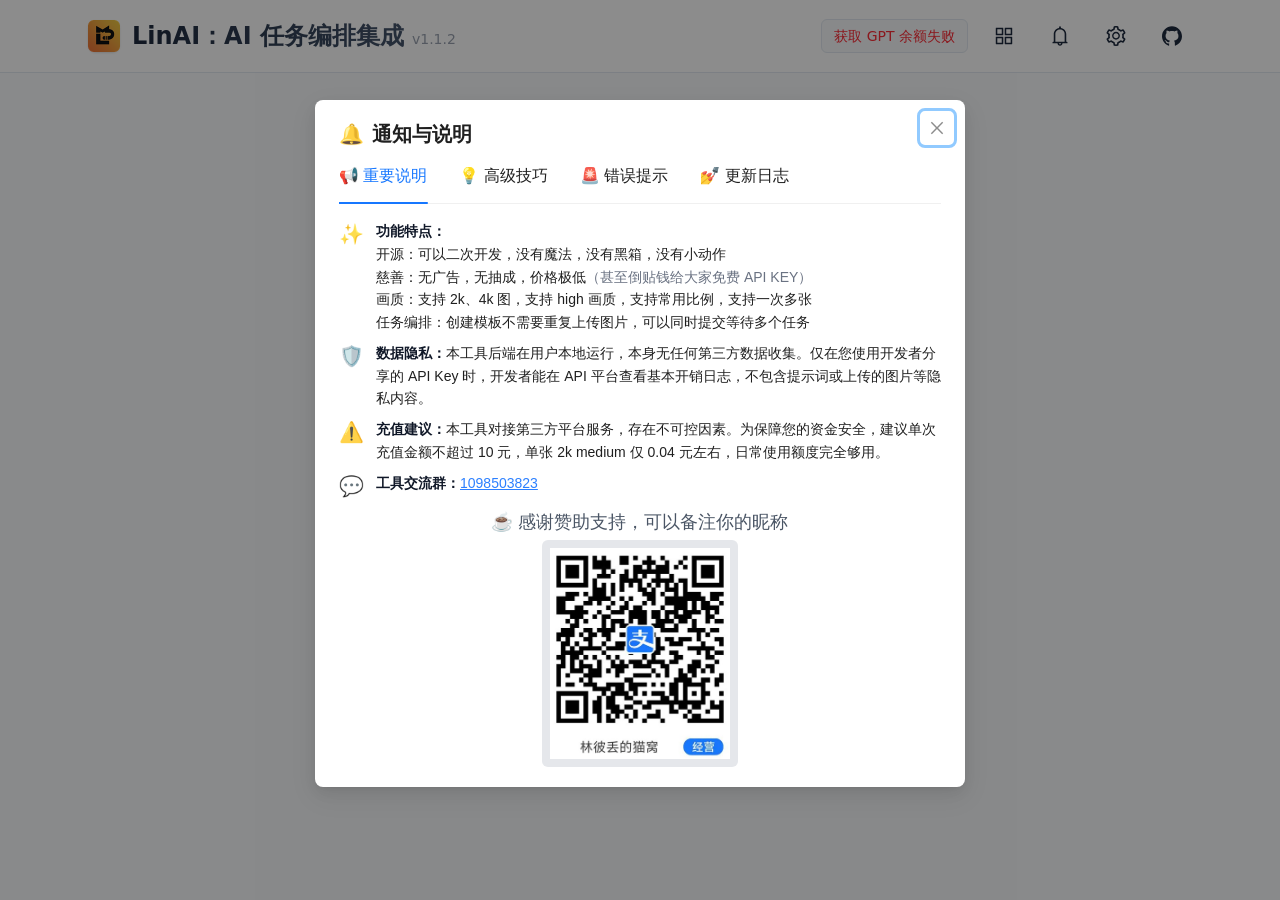
==== index.html @ c24b8d2e "Signed-off-by: ZHider <2814799590@qq.com>" ====
<!doctype html>
<html lang="en">
  <head>
    <meta charset="UTF-8" />
    <meta name="viewport" content="width=device-width, initial-scale=1.0" />
    <link rel="icon" href="/favicon.ico" />
    <title>LinAI：AI 任务编排集成</title>
    <script type="module" crossorigin src="/assets/index-CFkkisZi.js"></script>
    <link rel="modulepreload" crossorigin href="/assets/esm-browser-CukWPHb9.js">
    <link rel="stylesheet" crossorigin href="/assets/index-BN4rTlVG.css">
  </head>
  <body>
    <div id="root"></div>
  </body>
</html>
---- assets/index-BN4rTlVG.css ----
._task-list_18ojl_1 .ant-list-pagination{margin-top:0!important}.rhap_container{box-sizing:border-box;background-color:#fff;flex-direction:column;width:100%;padding:10px 15px;font-family:inherit;line-height:1;display:flex;box-shadow:0 0 3px #0003}.rhap_container:focus:not(:focus-visible){outline:0}.rhap_container svg{vertical-align:initial}.rhap_header{margin-bottom:10px}.rhap_footer{margin-top:5px}.rhap_main{flex-direction:column;flex:auto;display:flex}.rhap_stacked .rhap_controls-section{margin-top:8px}.rhap_horizontal{flex-direction:row}.rhap_horizontal .rhap_controls-section{margin-left:8px}.rhap_horizontal-reverse{flex-direction:row-reverse}.rhap_horizontal-reverse .rhap_controls-section{margin-right:8px}.rhap_stacked-reverse{flex-direction:column-reverse}.rhap_stacked-reverse .rhap_controls-section{margin-bottom:8px}.rhap_progress-section{flex:3 auto;align-items:center;display:flex}.rhap_progress-container{cursor:pointer;-webkit-user-select:none;user-select:none;flex:1 0 auto;align-self:center;align-items:center;height:20px;margin:0 calc(10px + 1%);display:flex}.rhap_progress-container:focus:not(:focus-visible){outline:0}.rhap_time{color:#333;-webkit-user-select:none;user-select:none;font-size:16px}.rhap_progress-bar{box-sizing:border-box;z-index:0;background-color:#ddd;border-radius:2px;width:100%;height:5px;position:relative}.rhap_progress-filled{z-index:2;background-color:#868686;border-radius:2px;height:100%;position:absolute}.rhap_progress-bar-show-download{background-color:#dddddd80}.rhap_download-progress{z-index:1;background-color:#ddd;border-radius:2px;height:100%;position:absolute}.rhap_progress-indicator{box-sizing:border-box;z-index:3;background:#868686;border-radius:50px;width:20px;height:20px;margin-left:-10px;position:absolute;top:-8px;box-shadow:0 0 5px #86868680}.rhap_controls-section{flex:auto;justify-content:space-between;align-items:center;display:flex}.rhap_additional-controls{flex:1 0 auto;align-items:center;display:flex}.rhap_repeat-button{color:#868686;width:26px;height:26px;margin-right:6px;font-size:26px}.rhap_main-controls{flex:0 auto;justify-content:center;align-items:center;display:flex}.rhap_main-controls-button{color:#868686;width:35px;height:35px;margin:0 3px;font-size:35px}.rhap_play-pause-button{width:40px;height:40px;font-size:40px}.rhap_volume-controls{flex:1 0 auto;justify-content:flex-end;align-items:center;display:flex}.rhap_volume-button{color:#868686;flex:0 0 26px;width:26px;height:26px;margin-right:6px;font-size:26px}.rhap_volume-container{-webkit-user-select:none;user-select:none;flex:0 100px;align-items:center;display:flex}.rhap_volume-bar-area{cursor:pointer;align-items:center;width:100%;height:14px;display:flex}.rhap_volume-bar-area:focus:not(:focus-visible){outline:0}.rhap_volume-bar{box-sizing:border-box;background:#ddd;border-radius:2px;width:100%;height:4px;position:relative}.rhap_volume-indicator{box-sizing:border-box;opacity:.9;cursor:pointer;background:#868686;border-radius:50px;width:12px;height:12px;margin-left:-6px;position:absolute;top:-4px;left:0;box-shadow:0 0 3px #86868680}.rhap_volume-indicator:hover{opacity:.9}.rhap_volume-filled{z-index:2;background-color:#868686;border-radius:2px;height:100%;position:absolute}.rhap_button-clear{cursor:pointer;background-color:#0000;border:none;padding:0;overflow:hidden}.rhap_button-clear:hover{opacity:.9;transition-duration:.2s}.rhap_button-clear:active{opacity:.95}.rhap_button-clear:focus:not(:focus-visible){outline:0}.custom-audio-player{align-items:center;gap:8px;width:100%;min-width:0;padding:0;box-shadow:none!important;background-color:#0000!important;display:flex!important}.custom-audio-player .rhap_main{width:100%}.custom-audio-player .rhap_controls-section{flex:none!important;margin:0!important}.custom-audio-player .rhap_progress-section{align-items:center;gap:8px;flex:auto!important;min-width:0!important;display:flex!important}.custom-audio-player .rhap_time{-webkit-user-select:none;user-select:none;color:#8c8c8c!important;flex-shrink:0!important;margin:0!important;font-family:ui-monospace,SFMono-Regular,Menlo,Monaco,Consolas,Liberation Mono,Courier New,monospace!important;font-size:12px!important}.custom-audio-player .rhap_progress-container{align-items:center;flex:auto!important;min-width:20px!important;height:20px!important;margin:0!important;display:flex!important}.custom-audio-player .rhap_progress-bar{background-color:#e5e7eb!important;border-radius:2px!important;width:100%!important;height:4px!important}.custom-audio-player .rhap_progress-filled{background-color:#1677ff!important;border-radius:2px!important}.custom-audio-player .rhap_progress-indicator{transition:transform .2s;background:#fff!important;border:2px solid #1677ff!important;width:10px!important;height:10px!important;margin-left:-5px!important;top:-3px!important;box-shadow:0 0 2px #0003!important}.custom-audio-player .rhap_progress-container:hover .rhap_progress-indicator{transform:scale(1.2)}.custom-audio-player .rhap_volume-controls{display:none!important}.custom-audio-player .rhap_additional-controls{align-items:center;gap:8px;flex:none!important;margin-left:8px!important;display:flex!important}.custom-audio-player .custom-audio-action-btn{cursor:pointer;background-color:#1677ff;border-radius:100%;justify-content:center;align-items:center;transition:all .3s;color:#fff!important;width:20px!important;height:20px!important;margin:0!important;display:flex!important}.custom-audio-player .custom-audio-action-btn:hover{transform:scale(1.05);background-color:#4096ff!important}.custom-audio-player .custom-audio-action-btn svg{width:100%;height:100%}@layer properties{@supports (((-webkit-hyphens:none)) and (not (margin-trim:inline))) or ((-moz-orient:inline) and (not (color:rgb(from red r g b)))){*,:before,:after,::backdrop{--tw-rotate-x:initial;--tw-rotate-y:initial;--tw-rotate-z:initial;--tw-skew-x:initial;--tw-skew-y:initial;--tw-space-y-reverse:0;--tw-border-style:solid;--tw-gradient-position:initial;--tw-gradient-from:#0000;--tw-gradient-via:#0000;--tw-gradient-to:#0000;--tw-gradient-stops:initial;--tw-gradient-via-stops:initial;--tw-gradient-from-position:0%;--tw-gradient-via-position:50%;--tw-gradient-to-position:100%;--tw-leading:initial;--tw-font-weight:initial;--tw-shadow:0 0 #0000;--tw-shadow-color:initial;--tw-shadow-alpha:100%;--tw-inset-shadow:0 0 #0000;--tw-inset-shadow-color:initial;--tw-inset-shadow-alpha:100%;--tw-ring-color:initial;--tw-ring-shadow:0 0 #0000;--tw-inset-ring-color:initial;--tw-inset-ring-shadow:0 0 #0000;--tw-ring-inset:initial;--tw-ring-offset-width:0px;--tw-ring-offset-color:#fff;--tw-ring-offset-shadow:0 0 #0000;--tw-backdrop-blur:initial;--tw-backdrop-brightness:initial;--tw-backdrop-contrast:initial;--tw-backdrop-grayscale:initial;--tw-backdrop-hue-rotate:initial;--tw-backdrop-invert:initial;--tw-backdrop-opacity:initial;--tw-backdrop-saturate:initial;--tw-backdrop-sepia:initial;--tw-duration:initial;--tw-ease:initial;--tw-scale-x:1;--tw-scale-y:1;--tw-scale-z:1}}}@layer theme{:root,:host{--font-sans:ui-sans-serif, system-ui, sans-serif, "Apple Color Emoji", "Segoe UI Emoji", "Segoe UI Symbol", "Noto Color Emoji";--font-mono:ui-monospace, SFMono-Regular, Menlo, Monaco, Consolas, "Liberation Mono", "Courier New", monospace;--color-red-50:oklch(97.1% .013 17.38);--color-red-400:oklch(70.4% .191 22.216);--color-red-500:oklch(63.7% .237 25.331);--color-red-600:oklch(57.7% .245 27.325);--color-red-700:oklch(50.5% .213 27.518);--color-amber-500:oklch(76.9% .188 70.08);--color-amber-600:oklch(66.6% .179 58.318);--color-green-50:oklch(98.2% .018 155.826);--color-green-200:oklch(92.5% .084 155.995);--color-green-400:oklch(79.2% .209 151.711);--color-green-500:oklch(72.3% .219 149.579);--color-green-600:oklch(62.7% .194 149.214);--color-green-700:oklch(52.7% .154 150.069);--color-green-800:oklch(44.8% .119 151.328);--color-emerald-50:oklch(97.9% .021 166.113);--color-emerald-100:oklch(95% .052 163.051);--color-emerald-300:oklch(84.5% .143 164.978);--color-emerald-500:oklch(69.6% .17 162.48);--color-emerald-600:oklch(59.6% .145 163.225);--color-emerald-700:oklch(50.8% .118 165.612);--color-blue-50:oklch(97% .014 254.604);--color-blue-100:oklch(93.2% .032 255.585);--color-blue-200:oklch(88.2% .059 254.128);--color-blue-300:oklch(80.9% .105 251.813);--color-blue-400:oklch(70.7% .165 254.624);--color-blue-500:oklch(62.3% .214 259.815);--color-blue-600:oklch(54.6% .245 262.881);--color-blue-700:oklch(48.8% .243 264.376);--color-blue-800:oklch(42.4% .199 265.638);--color-indigo-600:oklch(51.1% .262 276.966);--color-indigo-700:oklch(45.7% .24 277.023);--color-purple-300:oklch(82.7% .119 306.383);--color-purple-400:oklch(71.4% .203 305.504);--color-purple-500:oklch(62.7% .265 303.9);--color-purple-600:oklch(55.8% .288 302.321);--color-slate-50:oklch(98.4% .003 247.858);--color-slate-100:oklch(96.8% .007 247.896);--color-slate-200:oklch(92.9% .013 255.508);--color-slate-300:oklch(86.9% .022 252.894);--color-slate-400:oklch(70.4% .04 256.788);--color-slate-500:oklch(55.4% .046 257.417);--color-slate-600:oklch(44.6% .043 257.281);--color-slate-700:oklch(37.2% .044 257.287);--color-slate-800:oklch(27.9% .041 260.031);--color-slate-900:oklch(20.8% .042 265.755);--color-gray-50:oklch(98.5% .002 247.839);--color-gray-100:oklch(96.7% .003 264.542);--color-gray-200:oklch(92.8% .006 264.531);--color-gray-400:oklch(70.7% .022 261.325);--color-gray-500:oklch(55.1% .027 264.364);--color-gray-600:oklch(44.6% .03 256.802);--color-gray-700:oklch(37.3% .034 259.733);--color-gray-800:oklch(27.8% .033 256.848);--color-gray-900:oklch(21% .034 264.665);--color-black:#000;--color-white:#fff;--spacing:.25rem;--container-6xl:72rem;--text-xs:.75rem;--text-xs--line-height:calc(1 / .75);--text-sm:.875rem;--text-sm--line-height:calc(1.25 / .875);--text-base:1rem;--text-base--line-height:calc(1.5 / 1);--text-lg:1.125rem;--text-lg--line-height:calc(1.75 / 1.125);--text-xl:1.25rem;--text-xl--line-height:calc(1.75 / 1.25);--text-2xl:1.5rem;--text-2xl--line-height:calc(2 / 1.5);--text-4xl:2.25rem;--text-4xl--line-height:calc(2.5 / 2.25);--text-5xl:3rem;--text-5xl--line-height:1;--font-weight-normal:400;--font-weight-medium:500;--font-weight-semibold:600;--font-weight-bold:700;--leading-tight:1.25;--leading-relaxed:1.625;--radius-md:.375rem;--radius-lg:.5rem;--radius-xl:.75rem;--radius-2xl:1rem;--ease-in-out:cubic-bezier(.4, 0, .2, 1);--animate-ping:ping 1s cubic-bezier(0, 0, .2, 1) infinite;--animate-pulse:pulse 2s cubic-bezier(.4, 0, .6, 1) infinite;--blur-sm:8px;--default-transition-duration:.15s;--default-transition-timing-function:cubic-bezier(.4, 0, .2, 1);--default-font-family:var(--font-sans);--default-mono-font-family:var(--font-mono)}}@layer base{*,:after,:before,::backdrop{box-sizing:border-box;border:0 solid;margin:0;padding:0}::file-selector-button{box-sizing:border-box;border:0 solid;margin:0;padding:0}html,:host{-webkit-text-size-adjust:100%;tab-size:4;line-height:1.5;font-family:var(--default-font-family,ui-sans-serif, system-ui, sans-serif, "Apple Color Emoji", "Segoe UI Emoji", "Segoe UI Symbol", "Noto Color Emoji");font-feature-settings:var(--default-font-feature-settings,normal);font-variation-settings:var(--default-font-variation-settings,normal);-webkit-tap-highlight-color:transparent}hr{height:0;color:inherit;border-top-width:1px}abbr:where([title]){-webkit-text-decoration:underline dotted;text-decoration:underline dotted}h1,h2,h3,h4,h5,h6{font-size:inherit;font-weight:inherit}a{color:inherit;-webkit-text-decoration:inherit;-webkit-text-decoration:inherit;-webkit-text-decoration:inherit;-webkit-text-decoration:inherit;text-decoration:inherit}b,strong{font-weight:bolder}code,kbd,samp,pre{font-family:var(--default-mono-font-family,ui-monospace, SFMono-Regular, Menlo, Monaco, Consolas, "Liberation Mono", "Courier New", monospace);font-feature-settings:var(--default-mono-font-feature-settings,normal);font-variation-settings:var(--default-mono-font-variation-settings,normal);font-size:1em}small{font-size:80%}sub,sup{vertical-align:baseline;font-size:75%;line-height:0;position:relative}sub{bottom:-.25em}sup{top:-.5em}table{text-indent:0;border-color:inherit;border-collapse:collapse}:-moz-focusring{outline:auto}progress{vertical-align:baseline}summary{display:list-item}ol,ul,menu{list-style:none}img,svg,video,canvas,audio,iframe,embed,object{vertical-align:middle;display:block}img,video{max-width:100%;height:auto}button,input,select,optgroup,textarea{font:inherit;font-feature-settings:inherit;font-variation-settings:inherit;letter-spacing:inherit;color:inherit;opacity:1;background-color:#0000;border-radius:0}::file-selector-button{font:inherit;font-feature-settings:inherit;font-variation-settings:inherit;letter-spacing:inherit;color:inherit;opacity:1;background-color:#0000;border-radius:0}:where(select:is([multiple],[size])) optgroup{font-weight:bolder}:where(select:is([multiple],[size])) optgroup option{padding-inline-start:20px}::file-selector-button{margin-inline-end:4px}::placeholder{opacity:1}@supports (not ((-webkit-appearance:-apple-pay-button))) or (contain-intrinsic-size:1px){::placeholder{color:currentColor}@supports (color:color-mix(in lab, red, red)){::placeholder{color:color-mix(in oklab, currentcolor 50%, transparent)}}}textarea{resize:vertical}::-webkit-search-decoration{-webkit-appearance:none}::-webkit-date-and-time-value{min-height:1lh;text-align:inherit}::-webkit-datetime-edit{display:inline-flex}::-webkit-datetime-edit-fields-wrapper{padding:0}::-webkit-datetime-edit{padding-block:0}::-webkit-datetime-edit-year-field{padding-block:0}::-webkit-datetime-edit-month-field{padding-block:0}::-webkit-datetime-edit-day-field{padding-block:0}::-webkit-datetime-edit-hour-field{padding-block:0}::-webkit-datetime-edit-minute-field{padding-block:0}::-webkit-datetime-edit-second-field{padding-block:0}::-webkit-datetime-edit-millisecond-field{padding-block:0}::-webkit-datetime-edit-meridiem-field{padding-block:0}::-webkit-calendar-picker-indicator{line-height:1}:-moz-ui-invalid{box-shadow:none}button,input:where([type=button],[type=reset],[type=submit]){appearance:button}::file-selector-button{appearance:button}::-webkit-inner-spin-button{height:auto}::-webkit-outer-spin-button{height:auto}[hidden]:where(:not([hidden=until-found])){display:none!important}::-webkit-scrollbar{width:6px;height:6px}::-webkit-scrollbar-track{background:0 0}::-webkit-scrollbar-thumb{background:#999;border-radius:10px}::-webkit-scrollbar-thumb:hover{background:#aaa}}@layer components;@layer utilities{.absolute{position:absolute}.relative{position:relative}.static{position:static}.sticky{position:sticky}.inset-0{inset:calc(var(--spacing) * 0)}.start{inset-inline-start:var(--spacing)}.end{inset-inline-end:var(--spacing)}.-top-2{top:calc(var(--spacing) * -2)}.top-0{top:calc(var(--spacing) * 0)}.top-1{top:calc(var(--spacing) * 1)}.-right-2{right:calc(var(--spacing) * -2)}.right-1{right:calc(var(--spacing) * 1)}.bottom-0{bottom:calc(var(--spacing) * 0)}.left-1{left:calc(var(--spacing) * 1)}.z-10{z-index:10}.z-20{z-index:20}.z-30{z-index:30}.col-span-full{grid-column:1/-1}.container{width:100%}@media (width>=40rem){.container{max-width:40rem}}@media (width>=48rem){.container{max-width:48rem}}@media (width>=64rem){.container{max-width:64rem}}@media (width>=80rem){.container{max-width:80rem}}@media (width>=96rem){.container{max-width:96rem}}.m-0{margin:calc(var(--spacing) * 0)}.mx-1{margin-inline:calc(var(--spacing) * 1)}.mx-2{margin-inline:calc(var(--spacing) * 2)}.mx-auto{margin-inline:auto}.mt-1{margin-top:calc(var(--spacing) * 1)}.mt-2{margin-top:calc(var(--spacing) * 2)}.mt-3{margin-top:calc(var(--spacing) * 3)}.mt-4{margin-top:calc(var(--spacing) * 4)}.mt-6{margin-top:calc(var(--spacing) * 6)}.mr-1{margin-right:calc(var(--spacing) * 1)}.mr-2{margin-right:calc(var(--spacing) * 2)}.mr-3{margin-right:calc(var(--spacing) * 3)}.mb-0{margin-bottom:calc(var(--spacing) * 0)}.mb-0\!{margin-bottom:calc(var(--spacing) * 0)!important}.mb-1{margin-bottom:calc(var(--spacing) * 1)}.mb-2{margin-bottom:calc(var(--spacing) * 2)}.mb-3{margin-bottom:calc(var(--spacing) * 3)}.mb-4{margin-bottom:calc(var(--spacing) * 4)}.mb-5{margin-bottom:calc(var(--spacing) * 5)}.ml-1{margin-left:calc(var(--spacing) * 1)}.ml-2{margin-left:calc(var(--spacing) * 2)}.ml-4{margin-left:calc(var(--spacing) * 4)}.line-clamp-1{-webkit-line-clamp:1;-webkit-box-orient:vertical;display:-webkit-box;overflow:hidden}.line-clamp-2{-webkit-line-clamp:2;-webkit-box-orient:vertical;display:-webkit-box;overflow:hidden}.block{display:block}.contents{display:contents}.flex{display:flex}.grid{display:grid}.hidden{display:none}.inline{display:inline}.inline-flex{display:inline-flex}.table{display:table}.h-2{height:calc(var(--spacing) * 2)}.h-4{height:calc(var(--spacing) * 4)}.h-7{height:calc(var(--spacing) * 7)}.h-8{height:calc(var(--spacing) * 8)}.h-10{height:calc(var(--spacing) * 10)}.h-12{height:calc(var(--spacing) * 12)}.h-20{height:calc(var(--spacing) * 20)}.h-40{height:calc(var(--spacing) * 40)}.h-\[130px\]{height:130px}.h-\[300px\]{height:300px}.h-\[400px\]{height:400px}.h-auto{height:auto}.h-full{height:100%}.h-full\!{height:100%!important}.max-h-120{max-height:calc(var(--spacing) * 120)}.max-h-\[60vh\]{max-height:60vh}.max-h-\[400px\]{max-height:400px}.max-h-\[500px\]{max-height:500px}.min-h-0{min-height:calc(var(--spacing) * 0)}.min-h-\[80px\]{min-height:80px}.min-h-\[200px\]{min-height:200px}.min-h-\[350px\]{min-height:350px}.min-h-\[400px\]{min-height:400px}.min-h-screen{min-height:100vh}.w-1\/4{width:25%}.w-1\/5{width:20%}.w-2{width:calc(var(--spacing) * 2)}.w-4{width:calc(var(--spacing) * 4)}.w-8{width:calc(var(--spacing) * 8)}.w-10{width:calc(var(--spacing) * 10)}.w-12{width:calc(var(--spacing) * 12)}.w-20{width:calc(var(--spacing) * 20)}.w-\[80px\]{width:80px}.w-\[100px\]{width:100px}.w-full{width:100%}.w-full\!{width:100%!important}.max-w-6xl{max-width:var(--container-6xl)}.max-w-50{max-width:calc(var(--spacing) * 50)}.max-w-68{max-width:calc(var(--spacing) * 68)}.max-w-\[150px\]{max-width:150px}.max-w-full{max-width:100%}.min-w-0{min-width:calc(var(--spacing) * 0)}.min-w-\[100px\]{min-width:100px}.flex-1{flex:1}.shrink-0{flex-shrink:0}.grow{flex-grow:1}.transform{transform:var(--tw-rotate-x,) var(--tw-rotate-y,) var(--tw-rotate-z,) var(--tw-skew-x,) var(--tw-skew-y,)}.animate-ping{animation:var(--animate-ping)}.animate-pulse{animation:var(--animate-pulse)}.cursor-move{cursor:move}.cursor-pointer{cursor:pointer}.resize{resize:both}.list-disc{list-style-type:disc}.grid-cols-1{grid-template-columns:repeat(1,minmax(0,1fr))}.grid-cols-2{grid-template-columns:repeat(2,minmax(0,1fr))}.flex-col{flex-direction:column}.flex-wrap{flex-wrap:wrap}.content-start{align-content:flex-start}.items-baseline{align-items:baseline}.items-center{align-items:center}.items-start{align-items:flex-start}.justify-between{justify-content:space-between}.justify-center{justify-content:center}.justify-end{justify-content:flex-end}.gap-1{gap:calc(var(--spacing) * 1)}.gap-2{gap:calc(var(--spacing) * 2)}.gap-3{gap:calc(var(--spacing) * 3)}.gap-4{gap:calc(var(--spacing) * 4)}.gap-6{gap:calc(var(--spacing) * 6)}.gap-8{gap:calc(var(--spacing) * 8)}:where(.space-y-1>:not(:last-child)){--tw-space-y-reverse:0;margin-block-start:calc(calc(var(--spacing) * 1) * var(--tw-space-y-reverse));margin-block-end:calc(calc(var(--spacing) * 1) * calc(1 - var(--tw-space-y-reverse)))}:where(.space-y-3>:not(:last-child)){--tw-space-y-reverse:0;margin-block-start:calc(calc(var(--spacing) * 3) * var(--tw-space-y-reverse));margin-block-end:calc(calc(var(--spacing) * 3) * calc(1 - var(--tw-space-y-reverse)))}:where(.space-y-4>:not(:last-child)){--tw-space-y-reverse:0;margin-block-start:calc(calc(var(--spacing) * 4) * var(--tw-space-y-reverse));margin-block-end:calc(calc(var(--spacing) * 4) * calc(1 - var(--tw-space-y-reverse)))}:where(.space-y-6>:not(:last-child)){--tw-space-y-reverse:0;margin-block-start:calc(calc(var(--spacing) * 6) * var(--tw-space-y-reverse));margin-block-end:calc(calc(var(--spacing) * 6) * calc(1 - var(--tw-space-y-reverse)))}.truncate{text-overflow:ellipsis;white-space:nowrap;overflow:hidden}.overflow-hidden{overflow:hidden}.overflow-x-auto{overflow-x:auto}.overflow-y-auto{overflow-y:auto}.overflow-y-scroll{overflow-y:scroll}.rounded{border-radius:.25rem}.rounded-2xl{border-radius:var(--radius-2xl)}.rounded-full{border-radius:3.40282e38px}.rounded-lg{border-radius:var(--radius-lg)}.rounded-md{border-radius:var(--radius-md)}.rounded-xl{border-radius:var(--radius-xl)}.border{border-style:var(--tw-border-style);border-width:1px}.border-2{border-style:var(--tw-border-style);border-width:2px}.border-t{border-top-style:var(--tw-border-style);border-top-width:1px}.border-b{border-bottom-style:var(--tw-border-style);border-bottom-width:1px}.border-dashed{--tw-border-style:dashed;border-style:dashed}.border-none{--tw-border-style:none;border-style:none}.border-blue-100{border-color:var(--color-blue-100)}.border-blue-200{border-color:var(--color-blue-200)}.border-blue-500{border-color:var(--color-blue-500)}.border-emerald-100{border-color:var(--color-emerald-100)}.border-gray-100{border-color:var(--color-gray-100)}.border-gray-200{border-color:var(--color-gray-200)}.border-green-200{border-color:var(--color-green-200)}.border-purple-300{border-color:var(--color-purple-300)}.border-slate-100{border-color:var(--color-slate-100)}.border-slate-200{border-color:var(--color-slate-200)}.border-slate-600{border-color:var(--color-slate-600)}.border-slate-700{border-color:var(--color-slate-700)}.bg-black\/40{background-color:#0006}@supports (color:color-mix(in lab, red, red)){.bg-black\/40{background-color:color-mix(in oklab, var(--color-black) 40%, transparent)}}.bg-black\/50{background-color:#00000080}@supports (color:color-mix(in lab, red, red)){.bg-black\/50{background-color:color-mix(in oklab, var(--color-black) 50%, transparent)}}.bg-blue-50{background-color:var(--color-blue-50)}.bg-blue-100{background-color:var(--color-blue-100)}.bg-blue-600{background-color:var(--color-blue-600)}.bg-emerald-50\/50{background-color:#ecfdf580}@supports (color:color-mix(in lab, red, red)){.bg-emerald-50\/50{background-color:color-mix(in oklab, var(--color-emerald-50) 50%, transparent)}}.bg-emerald-500{background-color:var(--color-emerald-500)}.bg-gray-50{background-color:var(--color-gray-50)}.bg-gray-200{background-color:var(--color-gray-200)}.bg-green-50{background-color:var(--color-green-50)}.bg-green-400{background-color:var(--color-green-400)}.bg-green-500{background-color:var(--color-green-500)}.bg-indigo-600{background-color:var(--color-indigo-600)}.bg-red-50{background-color:var(--color-red-50)}.bg-slate-50{background-color:var(--color-slate-50)}.bg-slate-50\/50{background-color:#f8fafc80}@supports (color:color-mix(in lab, red, red)){.bg-slate-50\/50{background-color:color-mix(in oklab, var(--color-slate-50) 50%, transparent)}}.bg-slate-100{background-color:var(--color-slate-100)}.bg-slate-200\/50{background-color:#e2e8f080}@supports (color:color-mix(in lab, red, red)){.bg-slate-200\/50{background-color:color-mix(in oklab, var(--color-slate-200) 50%, transparent)}}.bg-slate-700{background-color:var(--color-slate-700)}.bg-slate-800{background-color:var(--color-slate-800)}.bg-slate-900{background-color:var(--color-slate-900)}.bg-white{background-color:var(--color-white)}.bg-gradient-to-r{--tw-gradient-position:to right in oklab;background-image:linear-gradient(var(--tw-gradient-stops))}.from-slate-800{--tw-gradient-from:var(--color-slate-800);--tw-gradient-stops:var(--tw-gradient-via-stops,var(--tw-gradient-position), var(--tw-gradient-from) var(--tw-gradient-from-position), var(--tw-gradient-to) var(--tw-gradient-to-position))}.to-slate-600{--tw-gradient-to:var(--color-slate-600);--tw-gradient-stops:var(--tw-gradient-via-stops,var(--tw-gradient-position), var(--tw-gradient-from) var(--tw-gradient-from-position), var(--tw-gradient-to) var(--tw-gradient-to-position))}.bg-clip-text{-webkit-background-clip:text;background-clip:text}.object-contain{object-fit:contain}.object-cover{object-fit:cover}.p-0{padding:calc(var(--spacing) * 0)}.p-2{padding:calc(var(--spacing) * 2)}.p-3{padding:calc(var(--spacing) * 3)}.p-4{padding:calc(var(--spacing) * 4)}.p-5{padding:calc(var(--spacing) * 5)}.p-6{padding:calc(var(--spacing) * 6)}.p-\[10px\]\!{padding:10px!important}.px-0\!{padding-inline:calc(var(--spacing) * 0)!important}.px-1{padding-inline:calc(var(--spacing) * 1)}.px-2{padding-inline:calc(var(--spacing) * 2)}.px-2\!{padding-inline:calc(var(--spacing) * 2)!important}.px-3{padding-inline:calc(var(--spacing) * 3)}.px-3\!{padding-inline:calc(var(--spacing) * 3)!important}.px-4{padding-inline:calc(var(--spacing) * 4)}.px-6{padding-inline:calc(var(--spacing) * 6)}.px-8{padding-inline:calc(var(--spacing) * 8)}.py-0\.5{padding-block:calc(var(--spacing) * .5)}.py-1{padding-block:calc(var(--spacing) * 1)}.py-1\.5{padding-block:calc(var(--spacing) * 1.5)}.py-2{padding-block:calc(var(--spacing) * 2)}.py-4{padding-block:calc(var(--spacing) * 4)}.py-6{padding-block:calc(var(--spacing) * 6)}.py-8{padding-block:calc(var(--spacing) * 8)}.py-10{padding-block:calc(var(--spacing) * 10)}.py-12{padding-block:calc(var(--spacing) * 12)}.pt-2{padding-top:calc(var(--spacing) * 2)}.pt-3{padding-top:calc(var(--spacing) * 3)}.pt-4{padding-top:calc(var(--spacing) * 4)}.pr-2{padding-right:calc(var(--spacing) * 2)}.pl-5{padding-left:calc(var(--spacing) * 5)}.text-center{text-align:center}.text-right{text-align:right}.font-mono{font-family:var(--font-mono)}.font-sans{font-family:var(--font-sans)}.text-2xl{font-size:var(--text-2xl);line-height:var(--tw-leading,var(--text-2xl--line-height))}.text-4xl{font-size:var(--text-4xl);line-height:var(--tw-leading,var(--text-4xl--line-height))}.text-5xl{font-size:var(--text-5xl);line-height:var(--tw-leading,var(--text-5xl--line-height))}.text-base{font-size:var(--text-base);line-height:var(--tw-leading,var(--text-base--line-height))}.text-lg{font-size:var(--text-lg);line-height:var(--tw-leading,var(--text-lg--line-height))}.text-sm{font-size:var(--text-sm);line-height:var(--tw-leading,var(--text-sm--line-height))}.text-xl{font-size:var(--text-xl);line-height:var(--tw-leading,var(--text-xl--line-height))}.text-xs{font-size:var(--text-xs);line-height:var(--tw-leading,var(--text-xs--line-height))}.text-xs\!{font-size:var(--text-xs)!important;line-height:var(--tw-leading,var(--text-xs--line-height))!important}.text-\[10px\]{font-size:10px}.text-\[12px\]{font-size:12px}.leading-5{--tw-leading:calc(var(--spacing) * 5);line-height:calc(var(--spacing) * 5)}.leading-6{--tw-leading:calc(var(--spacing) * 6);line-height:calc(var(--spacing) * 6)}.leading-\[14px\]{--tw-leading:14px;line-height:14px}.leading-relaxed{--tw-leading:var(--leading-relaxed);line-height:var(--leading-relaxed)}.leading-tight{--tw-leading:var(--leading-tight);line-height:var(--leading-tight)}.font-bold{--tw-font-weight:var(--font-weight-bold);font-weight:var(--font-weight-bold)}.font-medium{--tw-font-weight:var(--font-weight-medium);font-weight:var(--font-weight-medium)}.font-normal{--tw-font-weight:var(--font-weight-normal);font-weight:var(--font-weight-normal)}.font-semibold{--tw-font-weight:var(--font-weight-semibold);font-weight:var(--font-weight-semibold)}.break-all{word-break:break-all}.whitespace-break-spaces{white-space:break-spaces}.whitespace-pre-wrap{white-space:pre-wrap}.text-amber-500{color:var(--color-amber-500)}.text-amber-600{color:var(--color-amber-600)}.text-blue-400{color:var(--color-blue-400)}.text-blue-500{color:var(--color-blue-500)}.text-blue-500\!{color:var(--color-blue-500)!important}.text-blue-600{color:var(--color-blue-600)}.text-blue-800{color:var(--color-blue-800)}.text-emerald-500{color:var(--color-emerald-500)}.text-emerald-600{color:var(--color-emerald-600)}.text-emerald-700{color:var(--color-emerald-700)}.text-gray-400{color:var(--color-gray-400)}.text-gray-500{color:var(--color-gray-500)}.text-gray-600{color:var(--color-gray-600)}.text-gray-700{color:var(--color-gray-700)}.text-gray-800{color:var(--color-gray-800)}.text-gray-900{color:var(--color-gray-900)}.text-green-500{color:var(--color-green-500)}.text-green-600{color:var(--color-green-600)}.text-green-700{color:var(--color-green-700)}.text-green-800{color:var(--color-green-800)}.text-purple-600{color:var(--color-purple-600)}.text-red-400{color:var(--color-red-400)}.text-red-500{color:var(--color-red-500)}.text-red-700{color:var(--color-red-700)}.text-slate-200{color:var(--color-slate-200)}.text-slate-300{color:var(--color-slate-300)}.text-slate-400{color:var(--color-slate-400)}.text-slate-400\!{color:var(--color-slate-400)!important}.text-slate-500{color:var(--color-slate-500)}.text-slate-600{color:var(--color-slate-600)}.text-slate-700{color:var(--color-slate-700)}.text-slate-800{color:var(--color-slate-800)}.text-transparent{color:#0000}.text-white{color:var(--color-white)}.italic{font-style:italic}.underline{text-decoration-line:underline}.opacity-0{opacity:0}.opacity-50{opacity:.5}.opacity-60{opacity:.6}.opacity-70{opacity:.7}.opacity-75{opacity:.75}.shadow-sm{--tw-shadow:0 1px 3px 0 var(--tw-shadow-color,#0000001a), 0 1px 2px -1px var(--tw-shadow-color,#0000001a);box-shadow:var(--tw-inset-shadow), var(--tw-inset-ring-shadow), var(--tw-ring-offset-shadow), var(--tw-ring-shadow), var(--tw-shadow)}.backdrop-blur-sm{--tw-backdrop-blur:blur(var(--blur-sm));-webkit-backdrop-filter:var(--tw-backdrop-blur,) var(--tw-backdrop-brightness,) var(--tw-backdrop-contrast,) var(--tw-backdrop-grayscale,) var(--tw-backdrop-hue-rotate,) var(--tw-backdrop-invert,) var(--tw-backdrop-opacity,) var(--tw-backdrop-saturate,) var(--tw-backdrop-sepia,);backdrop-filter:var(--tw-backdrop-blur,) var(--tw-backdrop-brightness,) var(--tw-backdrop-contrast,) var(--tw-backdrop-grayscale,) var(--tw-backdrop-hue-rotate,) var(--tw-backdrop-invert,) var(--tw-backdrop-opacity,) var(--tw-backdrop-saturate,) var(--tw-backdrop-sepia,)}.transition-all{transition-property:all;transition-timing-function:var(--tw-ease,var(--default-transition-timing-function));transition-duration:var(--tw-duration,var(--default-transition-duration))}.transition-colors{transition-property:color,background-color,border-color,outline-color,text-decoration-color,fill,stroke,--tw-gradient-from,--tw-gradient-via,--tw-gradient-to;transition-timing-function:var(--tw-ease,var(--default-transition-timing-function));transition-duration:var(--tw-duration,var(--default-transition-duration))}.transition-opacity{transition-property:opacity;transition-timing-function:var(--tw-ease,var(--default-transition-timing-function));transition-duration:var(--tw-duration,var(--default-transition-duration))}.transition-shadow{transition-property:box-shadow;transition-timing-function:var(--tw-ease,var(--default-transition-timing-function));transition-duration:var(--tw-duration,var(--default-transition-duration))}.duration-100{--tw-duration:.1s;transition-duration:.1s}.duration-300{--tw-duration:.3s;transition-duration:.3s}.ease-in-out{--tw-ease:var(--ease-in-out);transition-timing-function:var(--ease-in-out)}@media (hover:hover){.group-hover\:block:is(:where(.group):hover *){display:block}.group-hover\:opacity-100:is(:where(.group):hover *){opacity:1}.hover\:\!z-50:hover{z-index:50!important}.hover\:scale-105:hover{--tw-scale-x:105%;--tw-scale-y:105%;--tw-scale-z:105%;scale:var(--tw-scale-x) var(--tw-scale-y)}.hover\:border-blue-200:hover{border-color:var(--color-blue-200)}.hover\:border-blue-300:hover{border-color:var(--color-blue-300)}.hover\:border-blue-400:hover{border-color:var(--color-blue-400)}.hover\:border-blue-500:hover{border-color:var(--color-blue-500)}.hover\:border-emerald-300:hover{border-color:var(--color-emerald-300)}.hover\:border-purple-400:hover{border-color:var(--color-purple-400)}.hover\:bg-blue-700:hover{background-color:var(--color-blue-700)}.hover\:bg-gray-50:hover{background-color:var(--color-gray-50)}.hover\:bg-gray-100:hover{background-color:var(--color-gray-100)}.hover\:bg-indigo-700:hover{background-color:var(--color-indigo-700)}.hover\:bg-slate-100:hover{background-color:var(--color-slate-100)}.hover\:bg-slate-600:hover{background-color:var(--color-slate-600)}.hover\:bg-slate-800:hover{background-color:var(--color-slate-800)}.hover\:text-blue-500:hover{color:var(--color-blue-500)}.hover\:text-blue-600:hover{color:var(--color-blue-600)}.hover\:text-blue-600\!:hover{color:var(--color-blue-600)!important}.hover\:text-gray-800:hover{color:var(--color-gray-800)}.hover\:text-purple-500:hover{color:var(--color-purple-500)}.hover\:text-red-400\!:hover{color:var(--color-red-400)!important}.hover\:text-red-600\!:hover{color:var(--color-red-600)!important}.hover\:text-slate-200:hover{color:var(--color-slate-200)}.hover\:text-slate-600:hover{color:var(--color-slate-600)}.hover\:text-slate-600\!:hover{color:var(--color-slate-600)!important}.hover\:shadow-md:hover{--tw-shadow:0 4px 6px -1px var(--tw-shadow-color,#0000001a), 0 2px 4px -2px var(--tw-shadow-color,#0000001a);box-shadow:var(--tw-inset-shadow), var(--tw-inset-ring-shadow), var(--tw-ring-offset-shadow), var(--tw-ring-shadow), var(--tw-shadow)}.hover\:shadow-sm:hover{--tw-shadow:0 1px 3px 0 var(--tw-shadow-color,#0000001a), 0 1px 2px -1px var(--tw-shadow-color,#0000001a);box-shadow:var(--tw-inset-shadow), var(--tw-inset-ring-shadow), var(--tw-ring-offset-shadow), var(--tw-ring-shadow), var(--tw-shadow)}}@media (width>=40rem){.sm\:flex{display:flex}.sm\:hidden{display:none}.sm\:grid-cols-2{grid-template-columns:repeat(2,minmax(0,1fr))}.sm\:gap-4{gap:calc(var(--spacing) * 4)}:where(.sm\:space-y-2>:not(:last-child)){--tw-space-y-reverse:0;margin-block-start:calc(calc(var(--spacing) * 2) * var(--tw-space-y-reverse));margin-block-end:calc(calc(var(--spacing) * 2) * calc(1 - var(--tw-space-y-reverse)))}.sm\:p-6{padding:calc(var(--spacing) * 6)}.sm\:text-base\!{font-size:var(--text-base)!important;line-height:var(--tw-leading,var(--text-base--line-height))!important}}@media (width>=48rem){.md\:absolute{position:absolute}.md\:relative{position:relative}.md\:inset-0{inset:calc(var(--spacing) * 0)}.md\:block{display:block}.md\:flex{display:flex}.md\:hidden{display:none}.md\:max-h-none{max-height:none}.md\:w-1\/2{width:50%}.md\:grid-cols-2{grid-template-columns:repeat(2,minmax(0,1fr))}.md\:grid-cols-3{grid-template-columns:repeat(3,minmax(0,1fr))}.md\:p-6{padding:calc(var(--spacing) * 6)}.md\:px-6\!{padding-inline:calc(var(--spacing) * 6)!important}.md\:text-lg{font-size:var(--text-lg);line-height:var(--tw-leading,var(--text-lg--line-height))}}@media (width>=64rem){.lg\:grid-cols-4{grid-template-columns:repeat(4,minmax(0,1fr))}}@media (width>=80rem){.xl\:grid-cols-3{grid-template-columns:repeat(3,minmax(0,1fr))}}.\[\&_\.ant-form-item-label\>label\]\:w-full .ant-form-item-label>label{width:100%}.\[\&_\.ant-form-item-label\>label\]\:max-w-full .ant-form-item-label>label{max-width:100%}.\[\&_\.ant-input-number\]\:w-full\! .ant-input-number{width:100%!important}}@media (pointer:coarse){.ant-tooltip{visibility:hidden!important;pointer-events:none!important;display:none!important}}@property --tw-rotate-x{syntax:"*";inherits:false}@property --tw-rotate-y{syntax:"*";inherits:false}@property --tw-rotate-z{syntax:"*";inherits:false}@property --tw-skew-x{syntax:"*";inherits:false}@property --tw-skew-y{syntax:"*";inherits:false}@property --tw-space-y-reverse{syntax:"*";inherits:false;initial-value:0}@property --tw-border-style{syntax:"*";inherits:false;initial-value:solid}@property --tw-gradient-position{syntax:"*";inherits:false}@property --tw-gradient-from{syntax:"<color>";inherits:false;initial-value:#0000}@property --tw-gradient-via{syntax:"<color>";inherits:false;initial-value:#0000}@property --tw-gradient-to{syntax:"<color>";inherits:false;initial-value:#0000}@property --tw-gradient-stops{syntax:"*";inherits:false}@property --tw-gradient-via-stops{syntax:"*";inherits:false}@property --tw-gradient-from-position{syntax:"<length-percentage>";inherits:false;initial-value:0%}@property --tw-gradient-via-position{syntax:"<length-percentage>";inherits:false;initial-value:50%}@property --tw-gradient-to-position{syntax:"<length-percentage>";inherits:false;initial-value:100%}@property --tw-leading{syntax:"*";inherits:false}@property --tw-font-weight{syntax:"*";inherits:false}@property --tw-shadow{syntax:"*";inherits:false;initial-value:0 0 #0000}@property --tw-shadow-color{syntax:"*";inherits:false}@property --tw-shadow-alpha{syntax:"<percentage>";inherits:false;initial-value:100%}@property --tw-inset-shadow{syntax:"*";inherits:false;initial-value:0 0 #0000}@property --tw-inset-shadow-color{syntax:"*";inherits:false}@property --tw-inset-shadow-alpha{syntax:"<percentage>";inherits:false;initial-value:100%}@property --tw-ring-color{syntax:"*";inherits:false}@property --tw-ring-shadow{syntax:"*";inherits:false;initial-value:0 0 #0000}@property --tw-inset-ring-color{syntax:"*";inherits:false}@property --tw-inset-ring-shadow{syntax:"*";inherits:false;initial-value:0 0 #0000}@property --tw-ring-inset{syntax:"*";inherits:false}@property --tw-ring-offset-width{syntax:"<length>";inherits:false;initial-value:0}@property --tw-ring-offset-color{syntax:"*";inherits:false;initial-value:#fff}@property --tw-ring-offset-shadow{syntax:"*";inherits:false;initial-value:0 0 #0000}@property --tw-backdrop-blur{syntax:"*";inherits:false}@property --tw-backdrop-brightness{syntax:"*";inherits:false}@property --tw-backdrop-contrast{syntax:"*";inherits:false}@property --tw-backdrop-grayscale{syntax:"*";inherits:false}@property --tw-backdrop-hue-rotate{syntax:"*";inherits:false}@property --tw-backdrop-invert{syntax:"*";inherits:false}@property --tw-backdrop-opacity{syntax:"*";inherits:false}@property --tw-backdrop-saturate{syntax:"*";inherits:false}@property --tw-backdrop-sepia{syntax:"*";inherits:false}@property --tw-duration{syntax:"*";inherits:false}@property --tw-ease{syntax:"*";inherits:false}@property --tw-scale-x{syntax:"*";inherits:false;initial-value:1}@property --tw-scale-y{syntax:"*";inherits:false;initial-value:1}@property --tw-scale-z{syntax:"*";inherits:false;initial-value:1}@keyframes ping{75%,to{opacity:0;transform:scale(2)}}@keyframes pulse{50%{opacity:.5}}
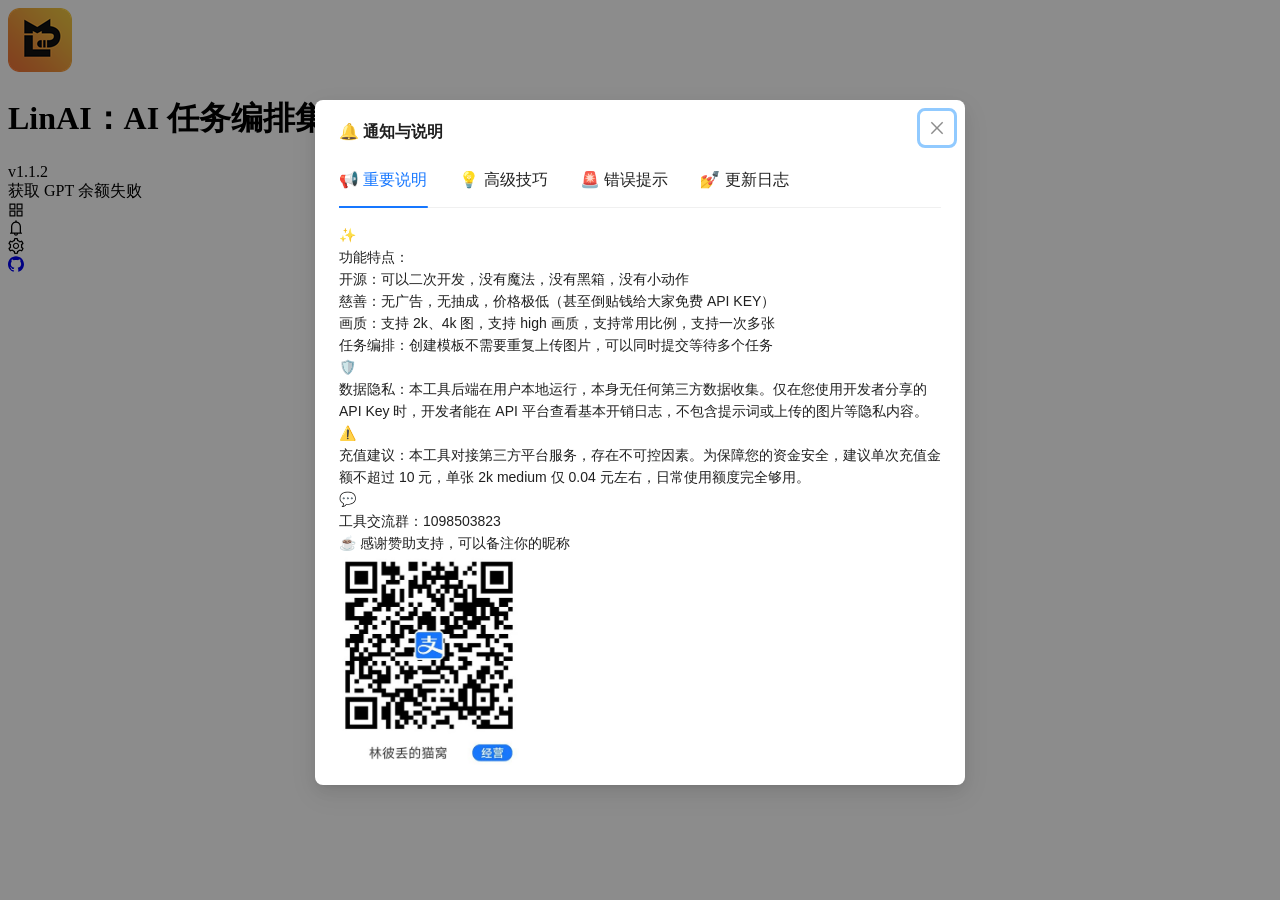
==== commit 88fa47d3: "Signed-off-by: ZHider <2814799590@qq.com>" ====
--- a/index.html
+++ b/index.html
@@ -5,9 +5,9 @@
     <meta name="viewport" content="width=device-width, initial-scale=1.0" />
     <link rel="icon" href="/favicon.ico" />
     <title>LinAI：AI 任务编排集成</title>
-    <script type="module" crossorigin src="/assets/index-CFkkisZi.js"></script>
-    <link rel="modulepreload" crossorigin href="/assets/esm-browser-CukWPHb9.js">
-    <link rel="stylesheet" crossorigin href="/assets/index-BN4rTlVG.css">
+    <script type="module" crossorigin src="/assets/index-DYiS-6ht.js"></script>
+    <link rel="modulepreload" crossorigin href="/assets/esm-browser-Bey-V2qQ.js">
+    <link rel="stylesheet" crossorigin href="/assets/index-BA8WLS2k.css">
   </head>
   <body>
     <div id="root"></div>
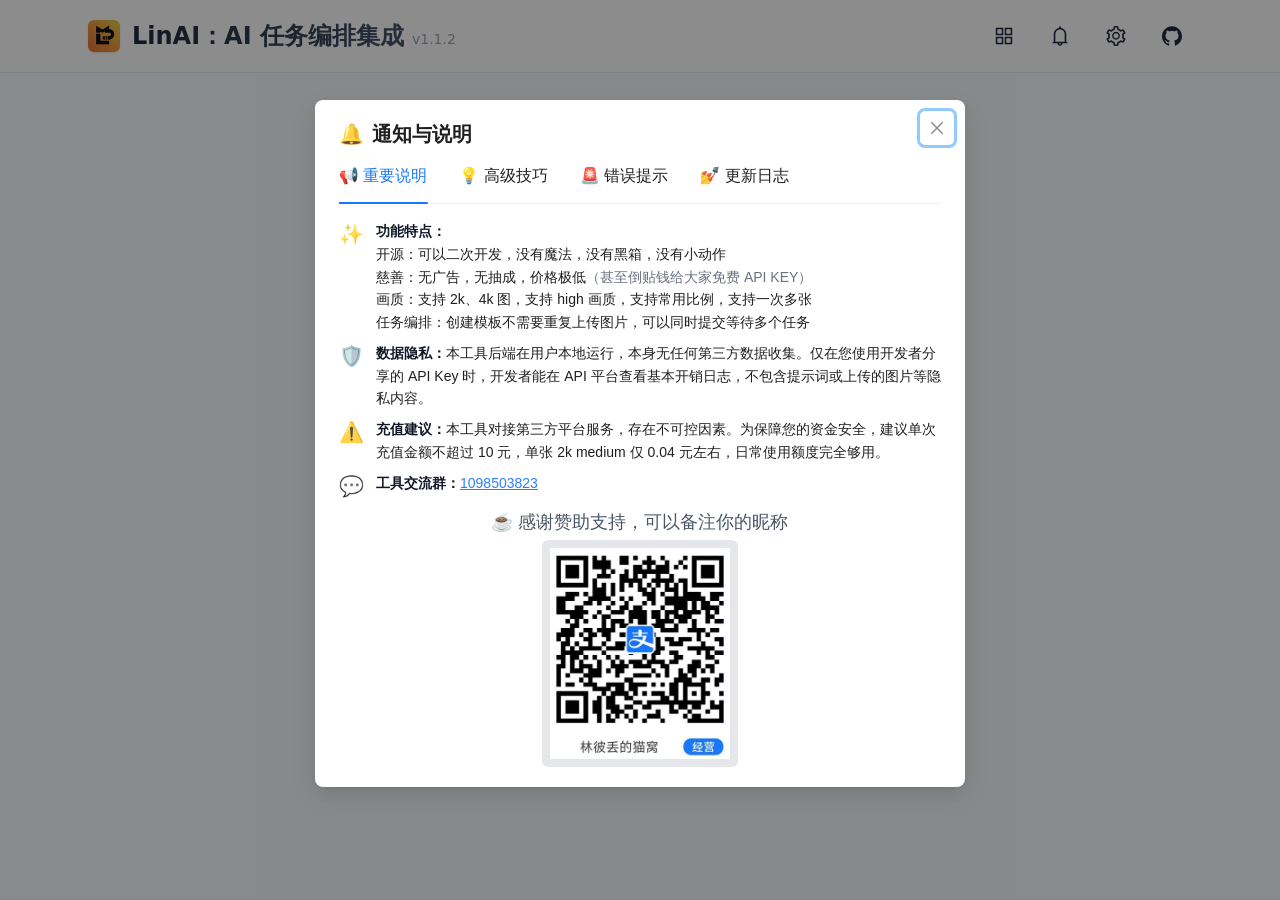
==== commit 156fe297: "Signed-off-by: ZHider <2814799590@qq.com>" ====
--- a/index.html
+++ b/index.html
@@ -5,9 +5,9 @@
     <meta name="viewport" content="width=device-width, initial-scale=1.0" />
     <link rel="icon" href="/favicon.ico" />
     <title>LinAI：AI 任务编排集成</title>
-    <script type="module" crossorigin src="/assets/index-DYiS-6ht.js"></script>
-    <link rel="modulepreload" crossorigin href="/assets/esm-browser-Bey-V2qQ.js">
-    <link rel="stylesheet" crossorigin href="/assets/index-BA8WLS2k.css">
+    <script type="module" crossorigin src="/assets/index-hjlccnaw.js"></script>
+    <link rel="modulepreload" crossorigin href="/assets/esm-browser-CukWPHb9.js">
+    <link rel="stylesheet" crossorigin href="/assets/index-BN4rTlVG.css">
   </head>
   <body>
     <div id="root"></div>
--- a/assets/index-BN4rTlVG.css
+++ b/assets/index-BN4rTlVG.css
@@ -0,0 +1 @@
+._task-list_18ojl_1 .ant-list-pagination{margin-top:0!important}.rhap_container{box-sizing:border-box;background-color:#fff;flex-direction:column;width:100%;padding:10px 15px;font-family:inherit;line-height:1;display:flex;box-shadow:0 0 3px #0003}.rhap_container:focus:not(:focus-visible){outline:0}.rhap_container svg{vertical-align:initial}.rhap_header{margin-bottom:10px}.rhap_footer{margin-top:5px}.rhap_main{flex-direction:column;flex:auto;display:flex}.rhap_stacked .rhap_controls-section{margin-top:8px}.rhap_horizontal{flex-direction:row}.rhap_horizontal .rhap_controls-section{margin-left:8px}.rhap_horizontal-reverse{flex-direction:row-reverse}.rhap_horizontal-reverse .rhap_controls-section{margin-right:8px}.rhap_stacked-reverse{flex-direction:column-reverse}.rhap_stacked-reverse .rhap_controls-section{margin-bottom:8px}.rhap_progress-section{flex:3 auto;align-items:center;display:flex}.rhap_progress-container{cursor:pointer;-webkit-user-select:none;user-select:none;flex:1 0 auto;align-self:center;align-items:center;height:20px;margin:0 calc(10px + 1%);display:flex}.rhap_progress-container:focus:not(:focus-visible){outline:0}.rhap_time{color:#333;-webkit-user-select:none;user-select:none;font-size:16px}.rhap_progress-bar{box-sizing:border-box;z-index:0;background-color:#ddd;border-radius:2px;width:100%;height:5px;position:relative}.rhap_progress-filled{z-index:2;background-color:#868686;border-radius:2px;height:100%;position:absolute}.rhap_progress-bar-show-download{background-color:#dddddd80}.rhap_download-progress{z-index:1;background-color:#ddd;border-radius:2px;height:100%;position:absolute}.rhap_progress-indicator{box-sizing:border-box;z-index:3;background:#868686;border-radius:50px;width:20px;height:20px;margin-left:-10px;position:absolute;top:-8px;box-shadow:0 0 5px #86868680}.rhap_controls-section{flex:auto;justify-content:space-between;align-items:center;display:flex}.rhap_additional-controls{flex:1 0 auto;align-items:center;display:flex}.rhap_repeat-button{color:#868686;width:26px;height:26px;margin-right:6px;font-size:26px}.rhap_main-controls{flex:0 auto;justify-content:center;align-items:center;display:flex}.rhap_main-controls-button{color:#868686;width:35px;height:35px;margin:0 3px;font-size:35px}.rhap_play-pause-button{width:40px;height:40px;font-size:40px}.rhap_volume-controls{flex:1 0 auto;justify-content:flex-end;align-items:center;display:flex}.rhap_volume-button{color:#868686;flex:0 0 26px;width:26px;height:26px;margin-right:6px;font-size:26px}.rhap_volume-container{-webkit-user-select:none;user-select:none;flex:0 100px;align-items:center;display:flex}.rhap_volume-bar-area{cursor:pointer;align-items:center;width:100%;height:14px;display:flex}.rhap_volume-bar-area:focus:not(:focus-visible){outline:0}.rhap_volume-bar{box-sizing:border-box;background:#ddd;border-radius:2px;width:100%;height:4px;position:relative}.rhap_volume-indicator{box-sizing:border-box;opacity:.9;cursor:pointer;background:#868686;border-radius:50px;width:12px;height:12px;margin-left:-6px;position:absolute;top:-4px;left:0;box-shadow:0 0 3px #86868680}.rhap_volume-indicator:hover{opacity:.9}.rhap_volume-filled{z-index:2;background-color:#868686;border-radius:2px;height:100%;position:absolute}.rhap_button-clear{cursor:pointer;background-color:#0000;border:none;padding:0;overflow:hidden}.rhap_button-clear:hover{opacity:.9;transition-duration:.2s}.rhap_button-clear:active{opacity:.95}.rhap_button-clear:focus:not(:focus-visible){outline:0}.custom-audio-player{align-items:center;gap:8px;width:100%;min-width:0;padding:0;box-shadow:none!important;background-color:#0000!important;display:flex!important}.custom-audio-player .rhap_main{width:100%}.custom-audio-player .rhap_controls-section{flex:none!important;margin:0!important}.custom-audio-player .rhap_progress-section{align-items:center;gap:8px;flex:auto!important;min-width:0!important;display:flex!important}.custom-audio-player .rhap_time{-webkit-user-select:none;user-select:none;color:#8c8c8c!important;flex-shrink:0!important;margin:0!important;font-family:ui-monospace,SFMono-Regular,Menlo,Monaco,Consolas,Liberation Mono,Courier New,monospace!important;font-size:12px!important}.custom-audio-player .rhap_progress-container{align-items:center;flex:auto!important;min-width:20px!important;height:20px!important;margin:0!important;display:flex!important}.custom-audio-player .rhap_progress-bar{background-color:#e5e7eb!important;border-radius:2px!important;width:100%!important;height:4px!important}.custom-audio-player .rhap_progress-filled{background-color:#1677ff!important;border-radius:2px!important}.custom-audio-player .rhap_progress-indicator{transition:transform .2s;background:#fff!important;border:2px solid #1677ff!important;width:10px!important;height:10px!important;margin-left:-5px!important;top:-3px!important;box-shadow:0 0 2px #0003!important}.custom-audio-player .rhap_progress-container:hover .rhap_progress-indicator{transform:scale(1.2)}.custom-audio-player .rhap_volume-controls{display:none!important}.custom-audio-player .rhap_additional-controls{align-items:center;gap:8px;flex:none!important;margin-left:8px!important;display:flex!important}.custom-audio-player .custom-audio-action-btn{cursor:pointer;background-color:#1677ff;border-radius:100%;justify-content:center;align-items:center;transition:all .3s;color:#fff!important;width:20px!important;height:20px!important;margin:0!important;display:flex!important}.custom-audio-player .custom-audio-action-btn:hover{transform:scale(1.05);background-color:#4096ff!important}.custom-audio-player .custom-audio-action-btn svg{width:100%;height:100%}@layer properties{@supports (((-webkit-hyphens:none)) and (not (margin-trim:inline))) or ((-moz-orient:inline) and (not (color:rgb(from red r g b)))){*,:before,:after,::backdrop{--tw-rotate-x:initial;--tw-rotate-y:initial;--tw-rotate-z:initial;--tw-skew-x:initial;--tw-skew-y:initial;--tw-space-y-reverse:0;--tw-border-style:solid;--tw-gradient-position:initial;--tw-gradient-from:#0000;--tw-gradient-via:#0000;--tw-gradient-to:#0000;--tw-gradient-stops:initial;--tw-gradient-via-stops:initial;--tw-gradient-from-position:0%;--tw-gradient-via-position:50%;--tw-gradient-to-position:100%;--tw-leading:initial;--tw-font-weight:initial;--tw-shadow:0 0 #0000;--tw-shadow-color:initial;--tw-shadow-alpha:100%;--tw-inset-shadow:0 0 #0000;--tw-inset-shadow-color:initial;--tw-inset-shadow-alpha:100%;--tw-ring-color:initial;--tw-ring-shadow:0 0 #0000;--tw-inset-ring-color:initial;--tw-inset-ring-shadow:0 0 #0000;--tw-ring-inset:initial;--tw-ring-offset-width:0px;--tw-ring-offset-color:#fff;--tw-ring-offset-shadow:0 0 #0000;--tw-backdrop-blur:initial;--tw-backdrop-brightness:initial;--tw-backdrop-contrast:initial;--tw-backdrop-grayscale:initial;--tw-backdrop-hue-rotate:initial;--tw-backdrop-invert:initial;--tw-backdrop-opacity:initial;--tw-backdrop-saturate:initial;--tw-backdrop-sepia:initial;--tw-duration:initial;--tw-ease:initial;--tw-scale-x:1;--tw-scale-y:1;--tw-scale-z:1}}}@layer theme{:root,:host{--font-sans:ui-sans-serif, system-ui, sans-serif, "Apple Color Emoji", "Segoe UI Emoji", "Segoe UI Symbol", "Noto Color Emoji";--font-mono:ui-monospace, SFMono-Regular, Menlo, Monaco, Consolas, "Liberation Mono", "Courier New", monospace;--color-red-50:oklch(97.1% .013 17.38);--color-red-400:oklch(70.4% .191 22.216);--color-red-500:oklch(63.7% .237 25.331);--color-red-600:oklch(57.7% .245 27.325);--color-red-700:oklch(50.5% .213 27.518);--color-amber-500:oklch(76.9% .188 70.08);--color-amber-600:oklch(66.6% .179 58.318);--color-green-50:oklch(98.2% .018 155.826);--color-green-200:oklch(92.5% .084 155.995);--color-green-400:oklch(79.2% .209 151.711);--color-green-500:oklch(72.3% .219 149.579);--color-green-600:oklch(62.7% .194 149.214);--color-green-700:oklch(52.7% .154 150.069);--color-green-800:oklch(44.8% .119 151.328);--color-emerald-50:oklch(97.9% .021 166.113);--color-emerald-100:oklch(95% .052 163.051);--color-emerald-300:oklch(84.5% .143 164.978);--color-emerald-500:oklch(69.6% .17 162.48);--color-emerald-600:oklch(59.6% .145 163.225);--color-emerald-700:oklch(50.8% .118 165.612);--color-blue-50:oklch(97% .014 254.604);--color-blue-100:oklch(93.2% .032 255.585);--color-blue-200:oklch(88.2% .059 254.128);--color-blue-300:oklch(80.9% .105 251.813);--color-blue-400:oklch(70.7% .165 254.624);--color-blue-500:oklch(62.3% .214 259.815);--color-blue-600:oklch(54.6% .245 262.881);--color-blue-700:oklch(48.8% .243 264.376);--color-blue-800:oklch(42.4% .199 265.638);--color-indigo-600:oklch(51.1% .262 276.966);--color-indigo-700:oklch(45.7% .24 277.023);--color-purple-300:oklch(82.7% .119 306.383);--color-purple-400:oklch(71.4% .203 305.504);--color-purple-500:oklch(62.7% .265 303.9);--color-purple-600:oklch(55.8% .288 302.321);--color-slate-50:oklch(98.4% .003 247.858);--color-slate-100:oklch(96.8% .007 247.896);--color-slate-200:oklch(92.9% .013 255.508);--color-slate-300:oklch(86.9% .022 252.894);--color-slate-400:oklch(70.4% .04 256.788);--color-slate-500:oklch(55.4% .046 257.417);--color-slate-600:oklch(44.6% .043 257.281);--color-slate-700:oklch(37.2% .044 257.287);--color-slate-800:oklch(27.9% .041 260.031);--color-slate-900:oklch(20.8% .042 265.755);--color-gray-50:oklch(98.5% .002 247.839);--color-gray-100:oklch(96.7% .003 264.542);--color-gray-200:oklch(92.8% .006 264.531);--color-gray-400:oklch(70.7% .022 261.325);--color-gray-500:oklch(55.1% .027 264.364);--color-gray-600:oklch(44.6% .03 256.802);--color-gray-700:oklch(37.3% .034 259.733);--color-gray-800:oklch(27.8% .033 256.848);--color-gray-900:oklch(21% .034 264.665);--color-black:#000;--color-white:#fff;--spacing:.25rem;--container-6xl:72rem;--text-xs:.75rem;--text-xs--line-height:calc(1 / .75);--text-sm:.875rem;--text-sm--line-height:calc(1.25 / .875);--text-base:1rem;--text-base--line-height:calc(1.5 / 1);--text-lg:1.125rem;--text-lg--line-height:calc(1.75 / 1.125);--text-xl:1.25rem;--text-xl--line-height:calc(1.75 / 1.25);--text-2xl:1.5rem;--text-2xl--line-height:calc(2 / 1.5);--text-4xl:2.25rem;--text-4xl--line-height:calc(2.5 / 2.25);--text-5xl:3rem;--text-5xl--line-height:1;--font-weight-normal:400;--font-weight-medium:500;--font-weight-semibold:600;--font-weight-bold:700;--leading-tight:1.25;--leading-relaxed:1.625;--radius-md:.375rem;--radius-lg:.5rem;--radius-xl:.75rem;--radius-2xl:1rem;--ease-in-out:cubic-bezier(.4, 0, .2, 1);--animate-ping:ping 1s cubic-bezier(0, 0, .2, 1) infinite;--animate-pulse:pulse 2s cubic-bezier(.4, 0, .6, 1) infinite;--blur-sm:8px;--default-transition-duration:.15s;--default-transition-timing-function:cubic-bezier(.4, 0, .2, 1);--default-font-family:var(--font-sans);--default-mono-font-family:var(--font-mono)}}@layer base{*,:after,:before,::backdrop{box-sizing:border-box;border:0 solid;margin:0;padding:0}::file-selector-button{box-sizing:border-box;border:0 solid;margin:0;padding:0}html,:host{-webkit-text-size-adjust:100%;tab-size:4;line-height:1.5;font-family:var(--default-font-family,ui-sans-serif, system-ui, sans-serif, "Apple Color Emoji", "Segoe UI Emoji", "Segoe UI Symbol", "Noto Color Emoji");font-feature-settings:var(--default-font-feature-settings,normal);font-variation-settings:var(--default-font-variation-settings,normal);-webkit-tap-highlight-color:transparent}hr{height:0;color:inherit;border-top-width:1px}abbr:where([title]){-webkit-text-decoration:underline dotted;text-decoration:underline dotted}h1,h2,h3,h4,h5,h6{font-size:inherit;font-weight:inherit}a{color:inherit;-webkit-text-decoration:inherit;-webkit-text-decoration:inherit;-webkit-text-decoration:inherit;-webkit-text-decoration:inherit;text-decoration:inherit}b,strong{font-weight:bolder}code,kbd,samp,pre{font-family:var(--default-mono-font-family,ui-monospace, SFMono-Regular, Menlo, Monaco, Consolas, "Liberation Mono", "Courier New", monospace);font-feature-settings:var(--default-mono-font-feature-settings,normal);font-variation-settings:var(--default-mono-font-variation-settings,normal);font-size:1em}small{font-size:80%}sub,sup{vertical-align:baseline;font-size:75%;line-height:0;position:relative}sub{bottom:-.25em}sup{top:-.5em}table{text-indent:0;border-color:inherit;border-collapse:collapse}:-moz-focusring{outline:auto}progress{vertical-align:baseline}summary{display:list-item}ol,ul,menu{list-style:none}img,svg,video,canvas,audio,iframe,embed,object{vertical-align:middle;display:block}img,video{max-width:100%;height:auto}button,input,select,optgroup,textarea{font:inherit;font-feature-settings:inherit;font-variation-settings:inherit;letter-spacing:inherit;color:inherit;opacity:1;background-color:#0000;border-radius:0}::file-selector-button{font:inherit;font-feature-settings:inherit;font-variation-settings:inherit;letter-spacing:inherit;color:inherit;opacity:1;background-color:#0000;border-radius:0}:where(select:is([multiple],[size])) optgroup{font-weight:bolder}:where(select:is([multiple],[size])) optgroup option{padding-inline-start:20px}::file-selector-button{margin-inline-end:4px}::placeholder{opacity:1}@supports (not ((-webkit-appearance:-apple-pay-button))) or (contain-intrinsic-size:1px){::placeholder{color:currentColor}@supports (color:color-mix(in lab, red, red)){::placeholder{color:color-mix(in oklab, currentcolor 50%, transparent)}}}textarea{resize:vertical}::-webkit-search-decoration{-webkit-appearance:none}::-webkit-date-and-time-value{min-height:1lh;text-align:inherit}::-webkit-datetime-edit{display:inline-flex}::-webkit-datetime-edit-fields-wrapper{padding:0}::-webkit-datetime-edit{padding-block:0}::-webkit-datetime-edit-year-field{padding-block:0}::-webkit-datetime-edit-month-field{padding-block:0}::-webkit-datetime-edit-day-field{padding-block:0}::-webkit-datetime-edit-hour-field{padding-block:0}::-webkit-datetime-edit-minute-field{padding-block:0}::-webkit-datetime-edit-second-field{padding-block:0}::-webkit-datetime-edit-millisecond-field{padding-block:0}::-webkit-datetime-edit-meridiem-field{padding-block:0}::-webkit-calendar-picker-indicator{line-height:1}:-moz-ui-invalid{box-shadow:none}button,input:where([type=button],[type=reset],[type=submit]){appearance:button}::file-selector-button{appearance:button}::-webkit-inner-spin-button{height:auto}::-webkit-outer-spin-button{height:auto}[hidden]:where(:not([hidden=until-found])){display:none!important}::-webkit-scrollbar{width:6px;height:6px}::-webkit-scrollbar-track{background:0 0}::-webkit-scrollbar-thumb{background:#999;border-radius:10px}::-webkit-scrollbar-thumb:hover{background:#aaa}}@layer components;@layer utilities{.absolute{position:absolute}.relative{position:relative}.static{position:static}.sticky{position:sticky}.inset-0{inset:calc(var(--spacing) * 0)}.start{inset-inline-start:var(--spacing)}.end{inset-inline-end:var(--spacing)}.-top-2{top:calc(var(--spacing) * -2)}.top-0{top:calc(var(--spacing) * 0)}.top-1{top:calc(var(--spacing) * 1)}.-right-2{right:calc(var(--spacing) * -2)}.right-1{right:calc(var(--spacing) * 1)}.bottom-0{bottom:calc(var(--spacing) * 0)}.left-1{left:calc(var(--spacing) * 1)}.z-10{z-index:10}.z-20{z-index:20}.z-30{z-index:30}.col-span-full{grid-column:1/-1}.container{width:100%}@media (width>=40rem){.container{max-width:40rem}}@media (width>=48rem){.container{max-width:48rem}}@media (width>=64rem){.container{max-width:64rem}}@media (width>=80rem){.container{max-width:80rem}}@media (width>=96rem){.container{max-width:96rem}}.m-0{margin:calc(var(--spacing) * 0)}.mx-1{margin-inline:calc(var(--spacing) * 1)}.mx-2{margin-inline:calc(var(--spacing) * 2)}.mx-auto{margin-inline:auto}.mt-1{margin-top:calc(var(--spacing) * 1)}.mt-2{margin-top:calc(var(--spacing) * 2)}.mt-3{margin-top:calc(var(--spacing) * 3)}.mt-4{margin-top:calc(var(--spacing) * 4)}.mt-6{margin-top:calc(var(--spacing) * 6)}.mr-1{margin-right:calc(var(--spacing) * 1)}.mr-2{margin-right:calc(var(--spacing) * 2)}.mr-3{margin-right:calc(var(--spacing) * 3)}.mb-0{margin-bottom:calc(var(--spacing) * 0)}.mb-0\!{margin-bottom:calc(var(--spacing) * 0)!important}.mb-1{margin-bottom:calc(var(--spacing) * 1)}.mb-2{margin-bottom:calc(var(--spacing) * 2)}.mb-3{margin-bottom:calc(var(--spacing) * 3)}.mb-4{margin-bottom:calc(var(--spacing) * 4)}.mb-5{margin-bottom:calc(var(--spacing) * 5)}.ml-1{margin-left:calc(var(--spacing) * 1)}.ml-2{margin-left:calc(var(--spacing) * 2)}.ml-4{margin-left:calc(var(--spacing) * 4)}.line-clamp-1{-webkit-line-clamp:1;-webkit-box-orient:vertical;display:-webkit-box;overflow:hidden}.line-clamp-2{-webkit-line-clamp:2;-webkit-box-orient:vertical;display:-webkit-box;overflow:hidden}.block{display:block}.contents{display:contents}.flex{display:flex}.grid{display:grid}.hidden{display:none}.inline{display:inline}.inline-flex{display:inline-flex}.table{display:table}.h-2{height:calc(var(--spacing) * 2)}.h-4{height:calc(var(--spacing) * 4)}.h-7{height:calc(var(--spacing) * 7)}.h-8{height:calc(var(--spacing) * 8)}.h-10{height:calc(var(--spacing) * 10)}.h-12{height:calc(var(--spacing) * 12)}.h-20{height:calc(var(--spacing) * 20)}.h-40{height:calc(var(--spacing) * 40)}.h-\[130px\]{height:130px}.h-\[300px\]{height:300px}.h-\[400px\]{height:400px}.h-auto{height:auto}.h-full{height:100%}.h-full\!{height:100%!important}.max-h-120{max-height:calc(var(--spacing) * 120)}.max-h-\[60vh\]{max-height:60vh}.max-h-\[400px\]{max-height:400px}.max-h-\[500px\]{max-height:500px}.min-h-0{min-height:calc(var(--spacing) * 0)}.min-h-\[80px\]{min-height:80px}.min-h-\[200px\]{min-height:200px}.min-h-\[350px\]{min-height:350px}.min-h-\[400px\]{min-height:400px}.min-h-screen{min-height:100vh}.w-1\/4{width:25%}.w-1\/5{width:20%}.w-2{width:calc(var(--spacing) * 2)}.w-4{width:calc(var(--spacing) * 4)}.w-8{width:calc(var(--spacing) * 8)}.w-10{width:calc(var(--spacing) * 10)}.w-12{width:calc(var(--spacing) * 12)}.w-20{width:calc(var(--spacing) * 20)}.w-\[80px\]{width:80px}.w-\[100px\]{width:100px}.w-full{width:100%}.w-full\!{width:100%!important}.max-w-6xl{max-width:var(--container-6xl)}.max-w-50{max-width:calc(var(--spacing) * 50)}.max-w-68{max-width:calc(var(--spacing) * 68)}.max-w-\[150px\]{max-width:150px}.max-w-full{max-width:100%}.min-w-0{min-width:calc(var(--spacing) * 0)}.min-w-\[100px\]{min-width:100px}.flex-1{flex:1}.shrink-0{flex-shrink:0}.grow{flex-grow:1}.transform{transform:var(--tw-rotate-x,) var(--tw-rotate-y,) var(--tw-rotate-z,) var(--tw-skew-x,) var(--tw-skew-y,)}.animate-ping{animation:var(--animate-ping)}.animate-pulse{animation:var(--animate-pulse)}.cursor-move{cursor:move}.cursor-pointer{cursor:pointer}.resize{resize:both}.list-disc{list-style-type:disc}.grid-cols-1{grid-template-columns:repeat(1,minmax(0,1fr))}.grid-cols-2{grid-template-columns:repeat(2,minmax(0,1fr))}.flex-col{flex-direction:column}.flex-wrap{flex-wrap:wrap}.content-start{align-content:flex-start}.items-baseline{align-items:baseline}.items-center{align-items:center}.items-start{align-items:flex-start}.justify-between{justify-content:space-between}.justify-center{justify-content:center}.justify-end{justify-content:flex-end}.gap-1{gap:calc(var(--spacing) * 1)}.gap-2{gap:calc(var(--spacing) * 2)}.gap-3{gap:calc(var(--spacing) * 3)}.gap-4{gap:calc(var(--spacing) * 4)}.gap-6{gap:calc(var(--spacing) * 6)}.gap-8{gap:calc(var(--spacing) * 8)}:where(.space-y-1>:not(:last-child)){--tw-space-y-reverse:0;margin-block-start:calc(calc(var(--spacing) * 1) * var(--tw-space-y-reverse));margin-block-end:calc(calc(var(--spacing) * 1) * calc(1 - var(--tw-space-y-reverse)))}:where(.space-y-3>:not(:last-child)){--tw-space-y-reverse:0;margin-block-start:calc(calc(var(--spacing) * 3) * var(--tw-space-y-reverse));margin-block-end:calc(calc(var(--spacing) * 3) * calc(1 - var(--tw-space-y-reverse)))}:where(.space-y-4>:not(:last-child)){--tw-space-y-reverse:0;margin-block-start:calc(calc(var(--spacing) * 4) * var(--tw-space-y-reverse));margin-block-end:calc(calc(var(--spacing) * 4) * calc(1 - var(--tw-space-y-reverse)))}:where(.space-y-6>:not(:last-child)){--tw-space-y-reverse:0;margin-block-start:calc(calc(var(--spacing) * 6) * var(--tw-space-y-reverse));margin-block-end:calc(calc(var(--spacing) * 6) * calc(1 - var(--tw-space-y-reverse)))}.truncate{text-overflow:ellipsis;white-space:nowrap;overflow:hidden}.overflow-hidden{overflow:hidden}.overflow-x-auto{overflow-x:auto}.overflow-y-auto{overflow-y:auto}.overflow-y-scroll{overflow-y:scroll}.rounded{border-radius:.25rem}.rounded-2xl{border-radius:var(--radius-2xl)}.rounded-full{border-radius:3.40282e38px}.rounded-lg{border-radius:var(--radius-lg)}.rounded-md{border-radius:var(--radius-md)}.rounded-xl{border-radius:var(--radius-xl)}.border{border-style:var(--tw-border-style);border-width:1px}.border-2{border-style:var(--tw-border-style);border-width:2px}.border-t{border-top-style:var(--tw-border-style);border-top-width:1px}.border-b{border-bottom-style:var(--tw-border-style);border-bottom-width:1px}.border-dashed{--tw-border-style:dashed;border-style:dashed}.border-none{--tw-border-style:none;border-style:none}.border-blue-100{border-color:var(--color-blue-100)}.border-blue-200{border-color:var(--color-blue-200)}.border-blue-500{border-color:var(--color-blue-500)}.border-emerald-100{border-color:var(--color-emerald-100)}.border-gray-100{border-color:var(--color-gray-100)}.border-gray-200{border-color:var(--color-gray-200)}.border-green-200{border-color:var(--color-green-200)}.border-purple-300{border-color:var(--color-purple-300)}.border-slate-100{border-color:var(--color-slate-100)}.border-slate-200{border-color:var(--color-slate-200)}.border-slate-600{border-color:var(--color-slate-600)}.border-slate-700{border-color:var(--color-slate-700)}.bg-black\/40{background-color:#0006}@supports (color:color-mix(in lab, red, red)){.bg-black\/40{background-color:color-mix(in oklab, var(--color-black) 40%, transparent)}}.bg-black\/50{background-color:#00000080}@supports (color:color-mix(in lab, red, red)){.bg-black\/50{background-color:color-mix(in oklab, var(--color-black) 50%, transparent)}}.bg-blue-50{background-color:var(--color-blue-50)}.bg-blue-100{background-color:var(--color-blue-100)}.bg-blue-600{background-color:var(--color-blue-600)}.bg-emerald-50\/50{background-color:#ecfdf580}@supports (color:color-mix(in lab, red, red)){.bg-emerald-50\/50{background-color:color-mix(in oklab, var(--color-emerald-50) 50%, transparent)}}.bg-emerald-500{background-color:var(--color-emerald-500)}.bg-gray-50{background-color:var(--color-gray-50)}.bg-gray-200{background-color:var(--color-gray-200)}.bg-green-50{background-color:var(--color-green-50)}.bg-green-400{background-color:var(--color-green-400)}.bg-green-500{background-color:var(--color-green-500)}.bg-indigo-600{background-color:var(--color-indigo-600)}.bg-red-50{background-color:var(--color-red-50)}.bg-slate-50{background-color:var(--color-slate-50)}.bg-slate-50\/50{background-color:#f8fafc80}@supports (color:color-mix(in lab, red, red)){.bg-slate-50\/50{background-color:color-mix(in oklab, var(--color-slate-50) 50%, transparent)}}.bg-slate-100{background-color:var(--color-slate-100)}.bg-slate-200\/50{background-color:#e2e8f080}@supports (color:color-mix(in lab, red, red)){.bg-slate-200\/50{background-color:color-mix(in oklab, var(--color-slate-200) 50%, transparent)}}.bg-slate-700{background-color:var(--color-slate-700)}.bg-slate-800{background-color:var(--color-slate-800)}.bg-slate-900{background-color:var(--color-slate-900)}.bg-white{background-color:var(--color-white)}.bg-gradient-to-r{--tw-gradient-position:to right in oklab;background-image:linear-gradient(var(--tw-gradient-stops))}.from-slate-800{--tw-gradient-from:var(--color-slate-800);--tw-gradient-stops:var(--tw-gradient-via-stops,var(--tw-gradient-position), var(--tw-gradient-from) var(--tw-gradient-from-position), var(--tw-gradient-to) var(--tw-gradient-to-position))}.to-slate-600{--tw-gradient-to:var(--color-slate-600);--tw-gradient-stops:var(--tw-gradient-via-stops,var(--tw-gradient-position), var(--tw-gradient-from) var(--tw-gradient-from-position), var(--tw-gradient-to) var(--tw-gradient-to-position))}.bg-clip-text{-webkit-background-clip:text;background-clip:text}.object-contain{object-fit:contain}.object-cover{object-fit:cover}.p-0{padding:calc(var(--spacing) * 0)}.p-2{padding:calc(var(--spacing) * 2)}.p-3{padding:calc(var(--spacing) * 3)}.p-4{padding:calc(var(--spacing) * 4)}.p-5{padding:calc(var(--spacing) * 5)}.p-6{padding:calc(var(--spacing) * 6)}.p-\[10px\]\!{padding:10px!important}.px-0\!{padding-inline:calc(var(--spacing) * 0)!important}.px-1{padding-inline:calc(var(--spacing) * 1)}.px-2{padding-inline:calc(var(--spacing) * 2)}.px-2\!{padding-inline:calc(var(--spacing) * 2)!important}.px-3{padding-inline:calc(var(--spacing) * 3)}.px-3\!{padding-inline:calc(var(--spacing) * 3)!important}.px-4{padding-inline:calc(var(--spacing) * 4)}.px-6{padding-inline:calc(var(--spacing) * 6)}.px-8{padding-inline:calc(var(--spacing) * 8)}.py-0\.5{padding-block:calc(var(--spacing) * .5)}.py-1{padding-block:calc(var(--spacing) * 1)}.py-1\.5{padding-block:calc(var(--spacing) * 1.5)}.py-2{padding-block:calc(var(--spacing) * 2)}.py-4{padding-block:calc(var(--spacing) * 4)}.py-6{padding-block:calc(var(--spacing) * 6)}.py-8{padding-block:calc(var(--spacing) * 8)}.py-10{padding-block:calc(var(--spacing) * 10)}.py-12{padding-block:calc(var(--spacing) * 12)}.pt-2{padding-top:calc(var(--spacing) * 2)}.pt-3{padding-top:calc(var(--spacing) * 3)}.pt-4{padding-top:calc(var(--spacing) * 4)}.pr-2{padding-right:calc(var(--spacing) * 2)}.pl-5{padding-left:calc(var(--spacing) * 5)}.text-center{text-align:center}.text-right{text-align:right}.font-mono{font-family:var(--font-mono)}.font-sans{font-family:var(--font-sans)}.text-2xl{font-size:var(--text-2xl);line-height:var(--tw-leading,var(--text-2xl--line-height))}.text-4xl{font-size:var(--text-4xl);line-height:var(--tw-leading,var(--text-4xl--line-height))}.text-5xl{font-size:var(--text-5xl);line-height:var(--tw-leading,var(--text-5xl--line-height))}.text-base{font-size:var(--text-base);line-height:var(--tw-leading,var(--text-base--line-height))}.text-lg{font-size:var(--text-lg);line-height:var(--tw-leading,var(--text-lg--line-height))}.text-sm{font-size:var(--text-sm);line-height:var(--tw-leading,var(--text-sm--line-height))}.text-xl{font-size:var(--text-xl);line-height:var(--tw-leading,var(--text-xl--line-height))}.text-xs{font-size:var(--text-xs);line-height:var(--tw-leading,var(--text-xs--line-height))}.text-xs\!{font-size:var(--text-xs)!important;line-height:var(--tw-leading,var(--text-xs--line-height))!important}.text-\[10px\]{font-size:10px}.text-\[12px\]{font-size:12px}.leading-5{--tw-leading:calc(var(--spacing) * 5);line-height:calc(var(--spacing) * 5)}.leading-6{--tw-leading:calc(var(--spacing) * 6);line-height:calc(var(--spacing) * 6)}.leading-\[14px\]{--tw-leading:14px;line-height:14px}.leading-relaxed{--tw-leading:var(--leading-relaxed);line-height:var(--leading-relaxed)}.leading-tight{--tw-leading:var(--leading-tight);line-height:var(--leading-tight)}.font-bold{--tw-font-weight:var(--font-weight-bold);font-weight:var(--font-weight-bold)}.font-medium{--tw-font-weight:var(--font-weight-medium);font-weight:var(--font-weight-medium)}.font-normal{--tw-font-weight:var(--font-weight-normal);font-weight:var(--font-weight-normal)}.font-semibold{--tw-font-weight:var(--font-weight-semibold);font-weight:var(--font-weight-semibold)}.break-all{word-break:break-all}.whitespace-break-spaces{white-space:break-spaces}.whitespace-pre-wrap{white-space:pre-wrap}.text-amber-500{color:var(--color-amber-500)}.text-amber-600{color:var(--color-amber-600)}.text-blue-400{color:var(--color-blue-400)}.text-blue-500{color:var(--color-blue-500)}.text-blue-500\!{color:var(--color-blue-500)!important}.text-blue-600{color:var(--color-blue-600)}.text-blue-800{color:var(--color-blue-800)}.text-emerald-500{color:var(--color-emerald-500)}.text-emerald-600{color:var(--color-emerald-600)}.text-emerald-700{color:var(--color-emerald-700)}.text-gray-400{color:var(--color-gray-400)}.text-gray-500{color:var(--color-gray-500)}.text-gray-600{color:var(--color-gray-600)}.text-gray-700{color:var(--color-gray-700)}.text-gray-800{color:var(--color-gray-800)}.text-gray-900{color:var(--color-gray-900)}.text-green-500{color:var(--color-green-500)}.text-green-600{color:var(--color-green-600)}.text-green-700{color:var(--color-green-700)}.text-green-800{color:var(--color-green-800)}.text-purple-600{color:var(--color-purple-600)}.text-red-400{color:var(--color-red-400)}.text-red-500{color:var(--color-red-500)}.text-red-700{color:var(--color-red-700)}.text-slate-200{color:var(--color-slate-200)}.text-slate-300{color:var(--color-slate-300)}.text-slate-400{color:var(--color-slate-400)}.text-slate-400\!{color:var(--color-slate-400)!important}.text-slate-500{color:var(--color-slate-500)}.text-slate-600{color:var(--color-slate-600)}.text-slate-700{color:var(--color-slate-700)}.text-slate-800{color:var(--color-slate-800)}.text-transparent{color:#0000}.text-white{color:var(--color-white)}.italic{font-style:italic}.underline{text-decoration-line:underline}.opacity-0{opacity:0}.opacity-50{opacity:.5}.opacity-60{opacity:.6}.opacity-70{opacity:.7}.opacity-75{opacity:.75}.shadow-sm{--tw-shadow:0 1px 3px 0 var(--tw-shadow-color,#0000001a), 0 1px 2px -1px var(--tw-shadow-color,#0000001a);box-shadow:var(--tw-inset-shadow), var(--tw-inset-ring-shadow), var(--tw-ring-offset-shadow), var(--tw-ring-shadow), var(--tw-shadow)}.backdrop-blur-sm{--tw-backdrop-blur:blur(var(--blur-sm));-webkit-backdrop-filter:var(--tw-backdrop-blur,) var(--tw-backdrop-brightness,) var(--tw-backdrop-contrast,) var(--tw-backdrop-grayscale,) var(--tw-backdrop-hue-rotate,) var(--tw-backdrop-invert,) var(--tw-backdrop-opacity,) var(--tw-backdrop-saturate,) var(--tw-backdrop-sepia,);backdrop-filter:var(--tw-backdrop-blur,) var(--tw-backdrop-brightness,) var(--tw-backdrop-contrast,) var(--tw-backdrop-grayscale,) var(--tw-backdrop-hue-rotate,) var(--tw-backdrop-invert,) var(--tw-backdrop-opacity,) var(--tw-backdrop-saturate,) var(--tw-backdrop-sepia,)}.transition-all{transition-property:all;transition-timing-function:var(--tw-ease,var(--default-transition-timing-function));transition-duration:var(--tw-duration,var(--default-transition-duration))}.transition-colors{transition-property:color,background-color,border-color,outline-color,text-decoration-color,fill,stroke,--tw-gradient-from,--tw-gradient-via,--tw-gradient-to;transition-timing-function:var(--tw-ease,var(--default-transition-timing-function));transition-duration:var(--tw-duration,var(--default-transition-duration))}.transition-opacity{transition-property:opacity;transition-timing-function:var(--tw-ease,var(--default-transition-timing-function));transition-duration:var(--tw-duration,var(--default-transition-duration))}.transition-shadow{transition-property:box-shadow;transition-timing-function:var(--tw-ease,var(--default-transition-timing-function));transition-duration:var(--tw-duration,var(--default-transition-duration))}.duration-100{--tw-duration:.1s;transition-duration:.1s}.duration-300{--tw-duration:.3s;transition-duration:.3s}.ease-in-out{--tw-ease:var(--ease-in-out);transition-timing-function:var(--ease-in-out)}@media (hover:hover){.group-hover\:block:is(:where(.group):hover *){display:block}.group-hover\:opacity-100:is(:where(.group):hover *){opacity:1}.hover\:\!z-50:hover{z-index:50!important}.hover\:scale-105:hover{--tw-scale-x:105%;--tw-scale-y:105%;--tw-scale-z:105%;scale:var(--tw-scale-x) var(--tw-scale-y)}.hover\:border-blue-200:hover{border-color:var(--color-blue-200)}.hover\:border-blue-300:hover{border-color:var(--color-blue-300)}.hover\:border-blue-400:hover{border-color:var(--color-blue-400)}.hover\:border-blue-500:hover{border-color:var(--color-blue-500)}.hover\:border-emerald-300:hover{border-color:var(--color-emerald-300)}.hover\:border-purple-400:hover{border-color:var(--color-purple-400)}.hover\:bg-blue-700:hover{background-color:var(--color-blue-700)}.hover\:bg-gray-50:hover{background-color:var(--color-gray-50)}.hover\:bg-gray-100:hover{background-color:var(--color-gray-100)}.hover\:bg-indigo-700:hover{background-color:var(--color-indigo-700)}.hover\:bg-slate-100:hover{background-color:var(--color-slate-100)}.hover\:bg-slate-600:hover{background-color:var(--color-slate-600)}.hover\:bg-slate-800:hover{background-color:var(--color-slate-800)}.hover\:text-blue-500:hover{color:var(--color-blue-500)}.hover\:text-blue-600:hover{color:var(--color-blue-600)}.hover\:text-blue-600\!:hover{color:var(--color-blue-600)!important}.hover\:text-gray-800:hover{color:var(--color-gray-800)}.hover\:text-purple-500:hover{color:var(--color-purple-500)}.hover\:text-red-400\!:hover{color:var(--color-red-400)!important}.hover\:text-red-600\!:hover{color:var(--color-red-600)!important}.hover\:text-slate-200:hover{color:var(--color-slate-200)}.hover\:text-slate-600:hover{color:var(--color-slate-600)}.hover\:text-slate-600\!:hover{color:var(--color-slate-600)!important}.hover\:shadow-md:hover{--tw-shadow:0 4px 6px -1px var(--tw-shadow-color,#0000001a), 0 2px 4px -2px var(--tw-shadow-color,#0000001a);box-shadow:var(--tw-inset-shadow), var(--tw-inset-ring-shadow), var(--tw-ring-offset-shadow), var(--tw-ring-shadow), var(--tw-shadow)}.hover\:shadow-sm:hover{--tw-shadow:0 1px 3px 0 var(--tw-shadow-color,#0000001a), 0 1px 2px -1px var(--tw-shadow-color,#0000001a);box-shadow:var(--tw-inset-shadow), var(--tw-inset-ring-shadow), var(--tw-ring-offset-shadow), var(--tw-ring-shadow), var(--tw-shadow)}}@media (width>=40rem){.sm\:flex{display:flex}.sm\:hidden{display:none}.sm\:grid-cols-2{grid-template-columns:repeat(2,minmax(0,1fr))}.sm\:gap-4{gap:calc(var(--spacing) * 4)}:where(.sm\:space-y-2>:not(:last-child)){--tw-space-y-reverse:0;margin-block-start:calc(calc(var(--spacing) * 2) * var(--tw-space-y-reverse));margin-block-end:calc(calc(var(--spacing) * 2) * calc(1 - var(--tw-space-y-reverse)))}.sm\:p-6{padding:calc(var(--spacing) * 6)}.sm\:text-base\!{font-size:var(--text-base)!important;line-height:var(--tw-leading,var(--text-base--line-height))!important}}@media (width>=48rem){.md\:absolute{position:absolute}.md\:relative{position:relative}.md\:inset-0{inset:calc(var(--spacing) * 0)}.md\:block{display:block}.md\:flex{display:flex}.md\:hidden{display:none}.md\:max-h-none{max-height:none}.md\:w-1\/2{width:50%}.md\:grid-cols-2{grid-template-columns:repeat(2,minmax(0,1fr))}.md\:grid-cols-3{grid-template-columns:repeat(3,minmax(0,1fr))}.md\:p-6{padding:calc(var(--spacing) * 6)}.md\:px-6\!{padding-inline:calc(var(--spacing) * 6)!important}.md\:text-lg{font-size:var(--text-lg);line-height:var(--tw-leading,var(--text-lg--line-height))}}@media (width>=64rem){.lg\:grid-cols-4{grid-template-columns:repeat(4,minmax(0,1fr))}}@media (width>=80rem){.xl\:grid-cols-3{grid-template-columns:repeat(3,minmax(0,1fr))}}.\[\&_\.ant-form-item-label\>label\]\:w-full .ant-form-item-label>label{width:100%}.\[\&_\.ant-form-item-label\>label\]\:max-w-full .ant-form-item-label>label{max-width:100%}.\[\&_\.ant-input-number\]\:w-full\! .ant-input-number{width:100%!important}}@media (pointer:coarse){.ant-tooltip{visibility:hidden!important;pointer-events:none!important;display:none!important}}@property --tw-rotate-x{syntax:"*";inherits:false}@property --tw-rotate-y{syntax:"*";inherits:false}@property --tw-rotate-z{syntax:"*";inherits:false}@property --tw-skew-x{syntax:"*";inherits:false}@property --tw-skew-y{syntax:"*";inherits:false}@property --tw-space-y-reverse{syntax:"*";inherits:false;initial-value:0}@property --tw-border-style{syntax:"*";inherits:false;initial-value:solid}@property --tw-gradient-position{syntax:"*";inherits:false}@property --tw-gradient-from{syntax:"<color>";inherits:false;initial-value:#0000}@property --tw-gradient-via{syntax:"<color>";inherits:false;initial-value:#0000}@property --tw-gradient-to{syntax:"<color>";inherits:false;initial-value:#0000}@property --tw-gradient-stops{syntax:"*";inherits:false}@property --tw-gradient-via-stops{syntax:"*";inherits:false}@property --tw-gradient-from-position{syntax:"<length-percentage>";inherits:false;initial-value:0%}@property --tw-gradient-via-position{syntax:"<length-percentage>";inherits:false;initial-value:50%}@property --tw-gradient-to-position{syntax:"<length-percentage>";inherits:false;initial-value:100%}@property --tw-leading{syntax:"*";inherits:false}@property --tw-font-weight{syntax:"*";inherits:false}@property --tw-shadow{syntax:"*";inherits:false;initial-value:0 0 #0000}@property --tw-shadow-color{syntax:"*";inherits:false}@property --tw-shadow-alpha{syntax:"<percentage>";inherits:false;initial-value:100%}@property --tw-inset-shadow{syntax:"*";inherits:false;initial-value:0 0 #0000}@property --tw-inset-shadow-color{syntax:"*";inherits:false}@property --tw-inset-shadow-alpha{syntax:"<percentage>";inherits:false;initial-value:100%}@property --tw-ring-color{syntax:"*";inherits:false}@property --tw-ring-shadow{syntax:"*";inherits:false;initial-value:0 0 #0000}@property --tw-inset-ring-color{syntax:"*";inherits:false}@property --tw-inset-ring-shadow{syntax:"*";inherits:false;initial-value:0 0 #0000}@property --tw-ring-inset{syntax:"*";inherits:false}@property --tw-ring-offset-width{syntax:"<length>";inherits:false;initial-value:0}@property --tw-ring-offset-color{syntax:"*";inherits:false;initial-value:#fff}@property --tw-ring-offset-shadow{syntax:"*";inherits:false;initial-value:0 0 #0000}@property --tw-backdrop-blur{syntax:"*";inherits:false}@property --tw-backdrop-brightness{syntax:"*";inherits:false}@property --tw-backdrop-contrast{syntax:"*";inherits:false}@property --tw-backdrop-grayscale{syntax:"*";inherits:false}@property --tw-backdrop-hue-rotate{syntax:"*";inherits:false}@property --tw-backdrop-invert{syntax:"*";inherits:false}@property --tw-backdrop-opacity{syntax:"*";inherits:false}@property --tw-backdrop-saturate{syntax:"*";inherits:false}@property --tw-backdrop-sepia{syntax:"*";inherits:false}@property --tw-duration{syntax:"*";inherits:false}@property --tw-ease{syntax:"*";inherits:false}@property --tw-scale-x{syntax:"*";inherits:false;initial-value:1}@property --tw-scale-y{syntax:"*";inherits:false;initial-value:1}@property --tw-scale-z{syntax:"*";inherits:false;initial-value:1}@keyframes ping{75%,to{opacity:0;transform:scale(2)}}@keyframes pulse{50%{opacity:.5}}
